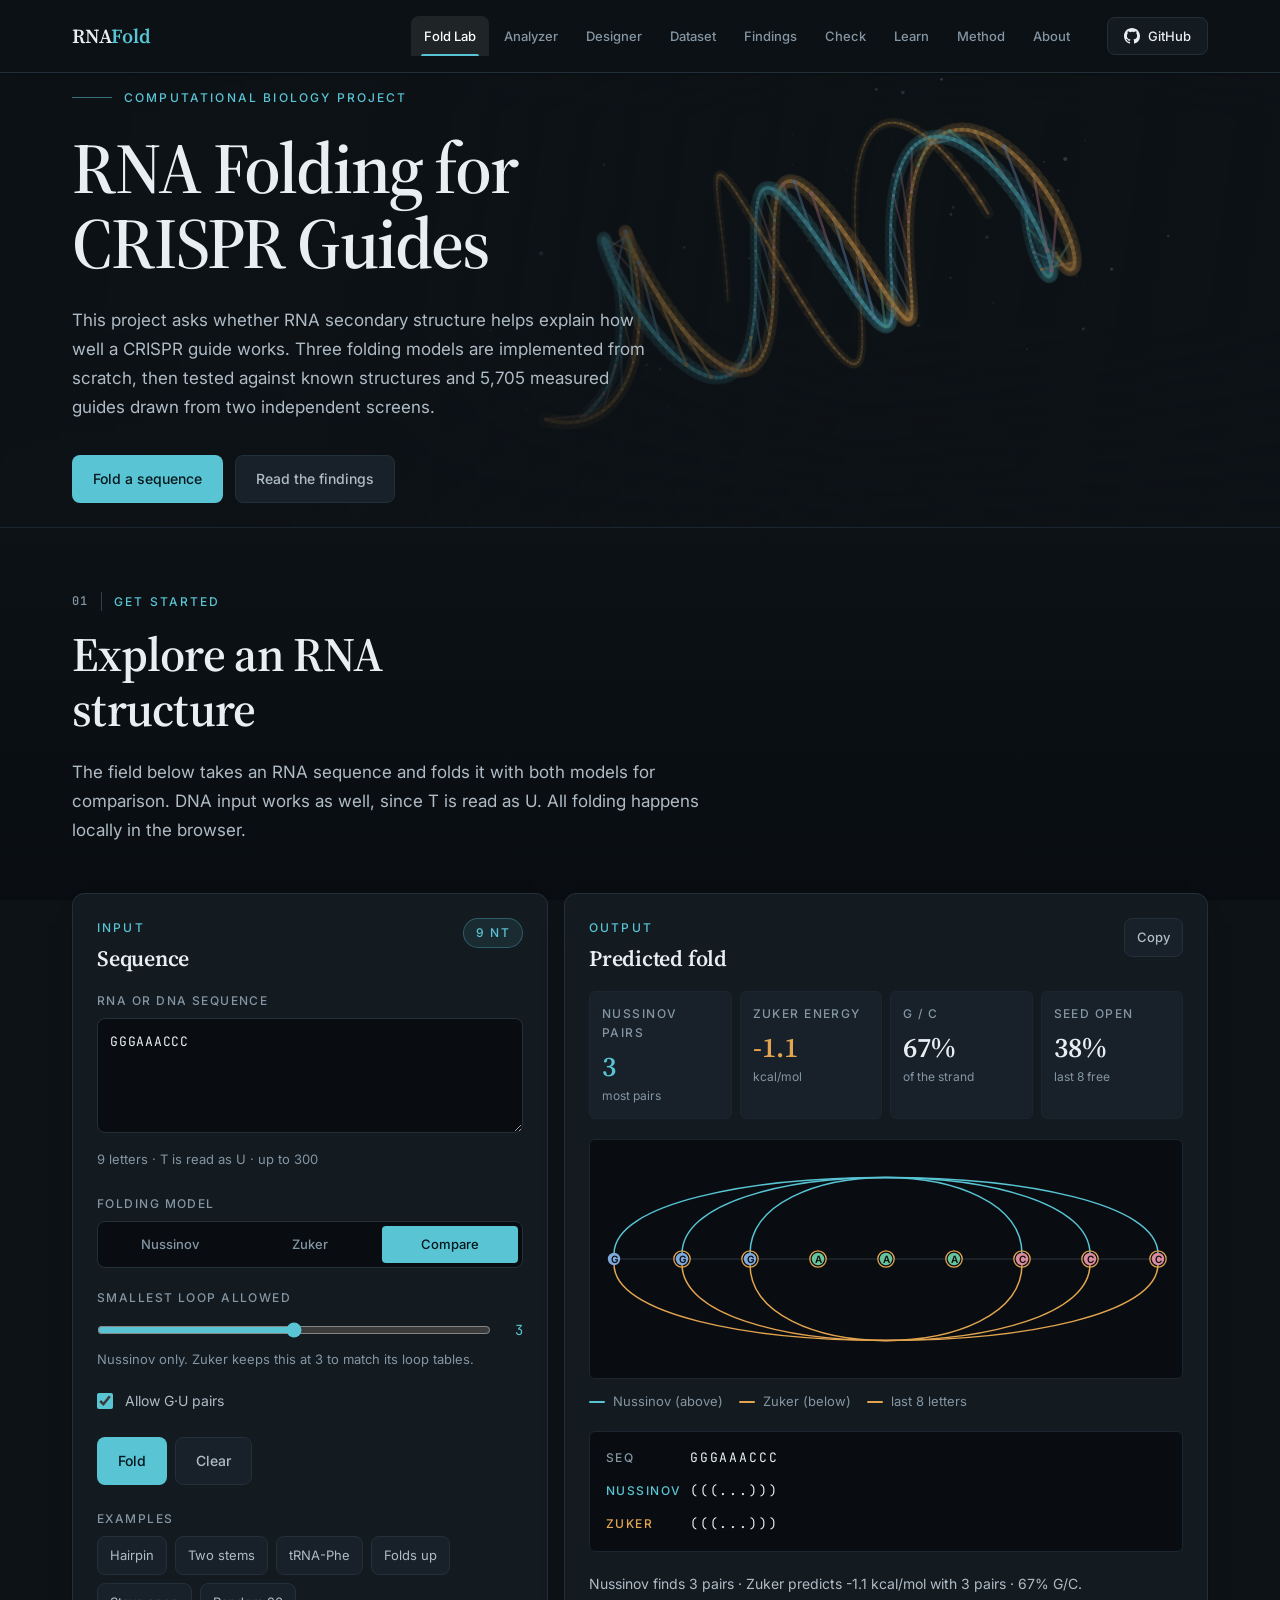
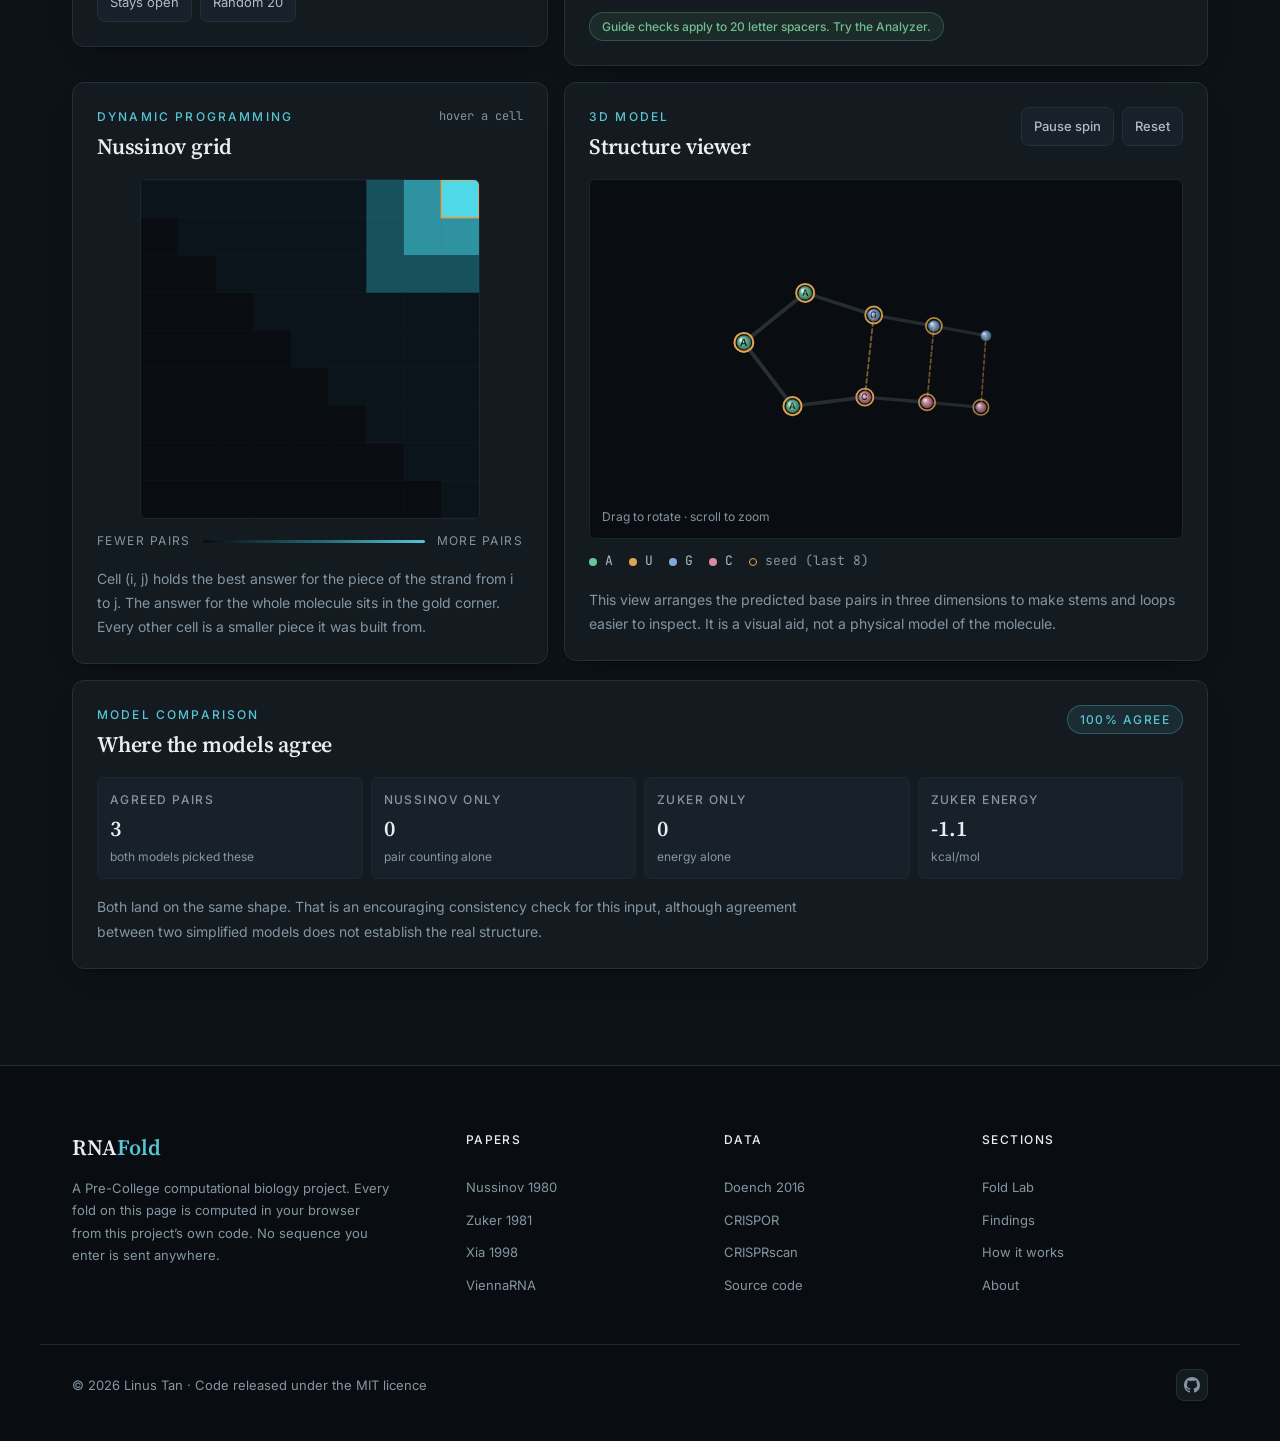
==== docs/index.html @ 16694ffe "Add files via upload" ====
<!doctype html>
<html lang="en">
  <head>
    <meta charset="utf-8" />
    <meta name="viewport" content="width=device-width, initial-scale=1" />

    <title>RNA Fold Lab — RNA folding and CRISPR guide activity</title>
    <meta
      name="description"
      content="Nussinov, Zuker and McCaskill folding implemented from scratch, run in the browser, and tested against 5,705 measured CRISPR guides from two independent screens."
    />
    <meta name="author" content="Linus Tan" />
    <link rel="canonical" href="https://kwland.github.io/nussinov-zuker-crispr/" />

    <meta name="color-scheme" content="dark" />
    <meta name="theme-color" content="#0d1216" />

    <meta property="og:type" content="website" />
    <meta property="og:site_name" content="RNA Fold Lab" />
    <meta property="og:title" content="RNA Fold Lab — RNA folding and CRISPR guide activity" />
    <meta
      property="og:description"
      content="Nussinov, Zuker and McCaskill folding implemented from scratch, run in the browser, and tested against 5,705 measured CRISPR guides from two independent screens."
    />
    <meta property="og:url" content="https://kwland.github.io/nussinov-zuker-crispr/" />
    <meta property="og:image" content="https://kwland.github.io/nussinov-zuker-crispr/og.png" />
    <meta property="og:image:width" content="1200" />
    <meta property="og:image:height" content="630" />
    <meta property="og:image:alt" content="RNA Fold Lab: an arc diagram of a predicted RNA secondary structure." />

    <meta name="twitter:card" content="summary_large_image" />
    <meta name="twitter:title" content="RNA Fold Lab — RNA folding and CRISPR guide activity" />
    <meta
      name="twitter:description"
      content="Three folding models implemented from scratch, tested against 5,705 measured CRISPR guides."
    />
    <meta name="twitter:image" content="https://kwland.github.io/nussinov-zuker-crispr/og.png" />

    <link rel="icon" href="favicon.svg" type="image/svg+xml" />
    <link rel="apple-touch-icon" href="favicon.svg" />

    <link rel="preconnect" href="https://fonts.googleapis.com" />
    <link rel="preconnect" href="https://fonts.gstatic.com" crossorigin />
    <link
      href="https://fonts.googleapis.com/css2?family=Inter:wght@400;500;600&family=JetBrains+Mono:wght@400;500;700&family=Source+Serif+4:opsz,wght@8..60,400;8..60,600&display=swap"
      rel="stylesheet"
    />
    <link rel="stylesheet" href="styles.css?v=3677de2f" />
  </head>
  <body>
    <a class="skip-link" href="#lab">Skip to the Fold Lab</a>

    <div class="page-wash" aria-hidden="true"></div>

    <header class="masthead">
      <div class="shell masthead-inner">
        <a class="brand" href="#top">
          <span class="brand-text">RNA<em>Fold</em></span>
        </a>

        <button class="nav-toggle" type="button" aria-expanded="false" aria-controls="mainnav">
          <span class="sr-only">Toggle navigation</span>
          <span class="nav-toggle-bar" aria-hidden="true"></span>
        </button>

        <nav class="mainnav" id="mainnav" aria-label="Sections"><div class="tabstrip" role="tablist" aria-label="Sections">
          <a class="navlink" href="#lab" data-nav="lab" role="tab" id="tab-lab" aria-controls="lab" aria-selected="true">Fold Lab</a>
          <a class="navlink" href="#analyzer" data-nav="analyzer" role="tab" id="tab-analyzer" aria-controls="analyzer" aria-selected="false">Analyzer</a>
          <a class="navlink" href="#designer" data-nav="designer" role="tab" id="tab-designer" aria-controls="designer" aria-selected="false">Designer</a>
          <a class="navlink" href="#dataset" data-nav="dataset" role="tab" id="tab-dataset" aria-controls="dataset" aria-selected="false">Dataset</a>
          <a class="navlink" href="#findings" data-nav="findings" role="tab" id="tab-findings" aria-controls="findings" aria-selected="false">Findings</a>
          <a class="navlink" href="#check" data-nav="check" role="tab" id="tab-check" aria-controls="check" aria-selected="false">Check</a>
          <a class="navlink" href="#learn" data-nav="learn" role="tab" id="tab-learn" aria-controls="learn" aria-selected="false">Learn</a>
          <a class="navlink" href="#method" data-nav="method" role="tab" id="tab-method" aria-controls="method" aria-selected="false">Method</a>
          <a class="navlink" href="#about" data-nav="about" role="tab" id="tab-about" aria-controls="about" aria-selected="false">About</a>
          </div>
          <a class="nav-cta" href="https://github.com/kwland/nussinov-zuker-crispr" target="_blank" rel="noopener noreferrer">
            <svg viewBox="0 0 16 16" aria-hidden="true"><path d="M8 0C3.58 0 0 3.58 0 8c0 3.54 2.29 6.53 5.47 7.59.4.07.55-.17.55-.38 0-.19-.01-.82-.01-1.49-2.01.37-2.53-.49-2.69-.94-.09-.23-.48-.94-.82-1.13-.28-.15-.68-.52-.01-.53.63-.01 1.08.58 1.23.82.72 1.21 1.87.87 2.33.66.07-.52.28-.87.51-1.07-1.78-.2-3.64-.89-3.64-3.95 0-.87.31-1.59.82-2.15-.08-.2-.36-1.02.08-2.12 0 0 .67-.21 2.2.82a7.4 7.4 0 0 1 2-.27c.68 0 1.36.09 2 .27 1.53-1.04 2.2-.82 2.2-.82.44 1.1.16 1.92.08 2.12.51.56.82 1.27.82 2.15 0 3.07-1.87 3.75-3.65 3.95.29.25.54.73.54 1.48 0 1.07-.01 1.93-.01 2.2 0 .21.15.46.55.38A8.01 8.01 0 0 0 16 8c0-4.42-3.58-8-8-8Z"/></svg>
            <span>GitHub</span>
          </a>
        </nav>
      </div>
    </header>

    <div class="rail rail-left" aria-hidden="true">
      <span class="rail-word">Nussinov · Zuker · McCaskill</span>
      <span class="rail-line"></span>
    </div>

    <nav class="rail rail-right" aria-label="Chapters">
      <span class="rail-start">Start</span>
      <a class="chapter-dot is-active" href="#lab" data-nav="lab"><span>01</span></a>
      <a class="chapter-dot" href="#analyzer" data-nav="analyzer"><span>02</span></a>
      <a class="chapter-dot" href="#designer" data-nav="designer"><span>03</span></a>
      <a class="chapter-dot" href="#dataset" data-nav="dataset"><span>04</span></a>
      <a class="chapter-dot" href="#findings" data-nav="findings"><span>05</span></a>
      <a class="chapter-dot" href="#check" data-nav="check"><span>06</span></a>
      <a class="chapter-dot" href="#learn" data-nav="learn"><span>07</span></a>
      <a class="chapter-dot" href="#method" data-nav="method"><span>08</span></a>
      <a class="chapter-dot" href="#about" data-nav="about"><span>09</span></a>
    </nav>

    <!-- ================================================== HERO -->
    <section class="hero" id="top">
      <canvas id="heroCanvas" aria-hidden="true"></canvas>
      <div class="hero-veil" aria-hidden="true"></div>

      <div class="shell hero-content">
        <p class="eyebrow"><span class="eyebrow-dash" aria-hidden="true"></span>Computational biology project</p>
        <h1 class="hero-title">RNA Folding for CRISPR Guides</h1>
        <p class="hero-sub">
          This project asks whether RNA secondary structure helps explain how well a CRISPR guide works.
          Three folding models are implemented from scratch, then tested against known structures and
          5,705 measured guides drawn from two independent screens.
        </p>

        <div class="hero-actions">
          <a class="btn btn-solid" href="#lab">Fold a sequence</a>
          <a class="btn btn-ghost" href="#findings">Read the findings</a>
        </div>

      </div>
    </section>

    <main>
      <!-- ================================================== 01 FOLD LAB -->
      <section class="chapter is-active" id="lab" role="tabpanel" aria-labelledby="tab-lab">
        <div class="shell">
          <div class="chapter-head">
<div class="chapter-intro">
              <p class="eyebrow"><span class="chapter-num">01</span>Get started</p>
              <h2>Explore an RNA structure</h2>
              <p class="lead">
                The field below takes an RNA sequence and folds it with both models for comparison. DNA
                input works as well, since T is read as U. All folding happens locally in the browser.
              </p>
            </div>
          </div>

          <div class="lab-grid">
            <form class="card input-card" id="foldForm">
              <div class="card-head">
                <div>
                  <p class="kicker">Input</p>
                  <h3>Sequence</h3>
                </div>
                <span class="status-pill" id="inputStatus" role="status" aria-live="polite">ready</span>
              </div>

              <label class="field-label" for="sequenceInput">RNA or DNA sequence</label>
              <textarea id="sequenceInput" spellcheck="false" rows="4" aria-describedby="errorText">GGGAAACCC</textarea>
              <p class="field-hint"><span id="charCount">9</span> letters · T is read as U · up to 300</p>

              <fieldset class="model-select">
                <legend class="field-label">Folding model</legend>
                <div class="segmented" role="radiogroup" aria-label="Folding model">
                  <label><input type="radio" name="model" value="nussinov" /><span>Nussinov</span></label>
                  <label><input type="radio" name="model" value="zuker" /><span>Zuker</span></label>
                  <label><input type="radio" name="model" value="both" checked /><span>Compare</span></label>
                </div>
              </fieldset>

              <div class="control-row">
                <label class="field-label" for="loopLength">Smallest loop allowed</label>
                <input id="loopLength" type="range" min="0" max="6" step="1" value="3" />
                <output id="loopLengthValue" for="loopLength">3</output>
              </div>
              <p class="field-hint subtle">Nussinov only. Zuker keeps this at 3 to match its loop tables.</p>

              <label class="toggle-row">
                <input id="allowWobble" type="checkbox" checked />
                <span>Allow G·U pairs</span>
              </label>

              <div class="button-row">
                <button class="btn btn-solid" type="submit" id="foldButton">Fold</button>
                <button class="btn btn-ghost" type="button" id="clearSequence">Clear</button>
              </div>

              <p class="field-label examples-label">Examples</p>
              <div class="chip-row">
                <button class="chip" type="button" data-example="GGGAAACCC">Hairpin</button>
                <button class="chip" type="button" data-example="GGGGAAAACCCCUUUUGGGGAAAACCCC">Two stems</button>
                <button class="chip" type="button" data-example="GCGGAUUUAGCUCAGUUGGGAGAGCGCCAGACUGAAGAUCUGGAGGUCCUGUGUUCGAUCCACAGAAUUCGCACCA">tRNA-Phe</button>
                <button class="chip" type="button" data-example="GCGCGATACGCGTATCGCGC">Folds up</button>
                <button class="chip" type="button" data-example="CTTAAGGGTTAAGTAAGTGT">Stays open</button>
                <button class="chip" type="button" id="randomGuide">Random 20</button>
              </div>

              <p class="error-text" id="errorText" role="alert"></p>
            </form>

            <div class="card result-card">
              <div class="card-head">
                <div>
                  <p class="kicker">Output</p>
                  <h3>Predicted fold</h3>
                </div>
                <button class="btn btn-ghost btn-sm" type="button" id="copyStructure">Copy</button>
              </div>

              <div class="metric-grid" id="metricGrid">
                <div class="metric">
                  <span class="metric-label">Nussinov pairs</span>
                  <strong id="pairCount">0</strong>
                  <span class="metric-foot">most pairs</span>
                </div>
                <div class="metric">
                  <span class="metric-label">Zuker energy</span>
                  <strong id="mfeValue">0.0</strong>
                  <span class="metric-foot">kcal/mol</span>
                </div>
                <div class="metric">
                  <span class="metric-label">G / C</span>
                  <strong id="gcPercent">0%</strong>
                  <span class="metric-foot">of the strand</span>
                </div>
                <div class="metric" id="seedMetric">
                  <span class="metric-label">Seed open</span>
                  <strong id="seedOpen">n/a</strong>
                  <span class="metric-foot">last 8 free</span>
                </div>
              </div>

              <div class="arc-wrap">
                <canvas id="rnaCanvas" aria-label="Arc diagram of the predicted structure"></canvas>
              </div>
              <div class="arc-legend" id="arcLegend"></div>

              <div class="dot-output">
                <div class="dot-row">
                  <span class="dot-tag">Seq</span>
                  <code id="normalizedSequence"></code>
                </div>
                <div class="dot-row" id="nussinovRow">
                  <span class="dot-tag tag-a">Nussinov</span>
                  <code id="dotBracket"></code>
                </div>
                <div class="dot-row" id="zukerRow">
                  <span class="dot-tag tag-b">Zuker</span>
                  <code id="dotBracketZuker"></code>
                </div>
              </div>

              <p class="interpretation" id="foldInterpretation"></p>
              <div class="warning-list" id="warningList"></div>
            </div>

            <div class="card matrix-card">
              <div class="card-head">
                <div>
                  <p class="kicker">Dynamic programming</p>
                  <h3 id="matrixTitle">Nussinov grid</h3>
                </div>
                <span class="matrix-hint" id="matrixHover">hover a cell</span>
              </div>
              <div class="matrix-wrap">
                <canvas id="matrixCanvas" aria-label="Dynamic programming grid"></canvas>
              </div>
              <div class="matrix-legend">
                <span>fewer pairs</span>
                <span class="legend-ramp" aria-hidden="true"></span>
                <span>more pairs</span>
              </div>
              <p class="note">
                Cell (i, j) holds the best answer for the piece of the strand from i to j. The answer for the
                whole molecule sits in the gold corner. Every other cell is a smaller piece it was built from.
              </p>
            </div>

            <div class="card viewer-card">
              <div class="card-head">
                <div>
                  <p class="kicker">3D model</p>
                  <h3>Structure viewer</h3>
                </div>
                <div class="viewer-controls">
                  <button class="btn btn-ghost btn-sm" type="button" id="spinToggle">Pause spin</button>
                  <button class="btn btn-ghost btn-sm" type="button" id="resetView">Reset</button>
                </div>
              </div>
              <div class="viewer-wrap">
                <canvas id="viewerCanvas" aria-label="Rotatable 3D model of the predicted structure"></canvas>
                <p class="viewer-hint">Drag to rotate · scroll to zoom</p>
              </div>
              <div class="base-legend">
                <span><i style="background:#67c39a"></i>A</span>
                <span><i style="background:#e0a458"></i>U</span>
                <span><i style="background:#7fa9dc"></i>G</span>
                <span><i style="background:#d98ba0"></i>C</span>
                <span class="legend-seed"><i></i>seed (last 8)</span>
              </div>
              <p class="note">
                This view arranges the predicted base pairs in three dimensions to make stems and loops easier
                to inspect. It is a visual aid, not a physical model of the molecule.
              </p>
            </div>
          </div>

          <div class="card compare-card" id="compareCard">
            <div class="card-head">
              <div>
                <p class="kicker">Model comparison</p>
                <h3>Where the models agree</h3>
              </div>
              <span class="status-pill" id="agreementPill" role="status" aria-live="polite">compare</span>
            </div>
            <div class="compare-stats" id="compareStats"></div>
            <p class="note" id="compareNote"></p>
          </div>
        </div>
      </section>

      <!-- ================================================== 02 ANALYZER -->
      <section class="chapter" id="analyzer" role="tabpanel" aria-labelledby="tab-analyzer" hidden>
        <div class="shell">
          <div class="chapter-head">
<div class="chapter-intro">
              <p class="eyebrow"><span class="chapter-num">02</span>Guide analyzer</p>
              <h2>Analyze a CRISPR guide</h2>
              <p class="lead">
                A 20-letter guide spacer can be inspected here for its predicted fold, G/C content, and
                PAM-proximal seed. The scaffold can be folded along with it, since the two can pair and
                change the answer.
              </p>
            </div>
          </div>

          <div class="lab-grid">
            <form class="card input-card" id="analyzerForm">
              <div class="card-head">
                <div>
                  <p class="kicker">Input</p>
                  <h3>Guide spacer</h3>
                </div>
                <span class="status-pill" id="analyzerStatus" role="status" aria-live="polite">ready</span>
              </div>

              <label class="field-label" for="spacerInput">Spacer (20 letters)</label>
              <textarea id="spacerInput" spellcheck="false" rows="2">CTTAAGGGTTAAGTAAGTGT</textarea>
              <p class="field-hint"><span id="spacerCount">20</span> letters</p>

              <fieldset class="model-select">
                <legend class="field-label">Folding model</legend>
                <div class="segmented" role="radiogroup" aria-label="Folding model for the analyzer">
                  <label><input type="radio" name="analyzerModel" value="zuker" checked /><span>Zuker</span></label>
                  <label><input type="radio" name="analyzerModel" value="nussinov" /><span>Nussinov</span></label>
                </div>
              </fieldset>

              <label class="toggle-row">
                <input id="withScaffold" type="checkbox" checked />
                <span>Add the scaffold tail</span>
              </label>
              <p class="field-hint subtle">
                This standard scaffold is the 76-letter tail that binds Cas9. It can pair with the spacer,
                so including it may change the predicted structure.
              </p>

              <div class="button-row">
                <button class="btn btn-solid" type="submit" id="analyzeButton">Analyze</button>
                <button class="btn btn-ghost" type="button" id="analyzerClear">Clear</button>
              </div>

              <p class="field-label examples-label">Examples</p>
              <div class="chip-row">
                <button class="chip" type="button" data-spacer="CTTAAGGGTTAAGTAAGTGT">More open seed</button>
                <button class="chip" type="button" data-spacer="GCGCGATACGCGTATCGCGC">More paired seed</button>
                <button class="chip" type="button" data-spacer="ATTAAATTAAATAAATTAAA">Low G/C</button>
                <button class="chip" type="button" data-spacer="GACTTTTACGTTAGCATGAA">Has TTTT</button>
                <button class="chip" type="button" data-spacer="TCCCTGGCCAGGCTTTGGGG">Best from EMX1</button>
              </div>

              <p class="error-text" id="analyzerError" role="alert"></p>
            </form>

            <div class="card result-card">
              <div class="card-head">
                <div>
                  <p class="kicker">Structure summary</p>
                  <h3>Seed check</h3>
                </div>
              </div>

              <div class="metric-grid">
                <div class="metric accent-a">
                  <span class="metric-label">Seed open</span>
                  <strong id="seedOpennessValue">0%</strong>
                  <span class="metric-foot">of the last 8</span>
                </div>
                <div class="metric">
                  <span class="metric-label">G / C</span>
                  <strong id="analyzerGc">0%</strong>
                  <span class="metric-foot">of the spacer</span>
                </div>
                <div class="metric">
                  <span class="metric-label">Energy</span>
                  <strong id="analyzerEnergy">0.0</strong>
                  <span class="metric-foot">kcal/mol</span>
                </div>
                <div class="metric accent-b">
                  <span class="metric-label">Predicted</span>
                  <strong id="predEfficiency">n/a</strong>
                  <span class="metric-foot">editing efficiency</span>
                </div>
              </div>

              <div class="arc-wrap">
                <canvas id="analyzerCanvas" aria-label="Arc diagram of the guide fold, seed bases marked"></canvas>
              </div>
              <div class="arc-legend" id="analyzerLegend"></div>

              <div class="dot-output">
                <div class="dot-row">
                  <span class="dot-tag">Spacer</span>
                  <code id="analyzerSpacerSeq"></code>
                </div>
                <div class="dot-row">
                  <span class="dot-tag tag-a">Fold</span>
                  <code id="analyzerSpacerStruct"></code>
                </div>
              </div>

              <p class="interpretation" id="analyzerInterpretation"></p>
              <div class="warning-list" id="analyzerFlags"></div>
              <p class="note">
                Openness counts how many of the eight seed positions are unpaired in this predicted structure.
                A higher value means a more exposed seed in the model, not a guarantee of stronger editing.
              </p>
            </div>
          </div>

          <div class="card model-note-card">
            <div class="card-head">
              <div>
                <p class="kicker">Ensemble view</p>
                <h3>Unpaired probability per position</h3>
              </div>
              <span class="status-pill" id="ensembleStatus" role="status" aria-live="polite">ready</span>
            </div>

            <p class="note">
              The fold above is one structure, so every base is scored either paired or unpaired. A real
              RNA moves through many structures at once. The McCaskill partition function sums over all of
              them, weighted by energy, and reports the probability that each base is left unpaired. The
              two views often disagree, and the difference is largest exactly where a single structure is
              close to a tie.
            </p>

            <div class="metric-grid">
              <div class="metric accent-a">
                <span class="metric-label">Seed open, ensemble</span>
                <strong id="ensembleSeed">0%</strong>
                <span class="metric-foot">mean over the last 8</span>
              </div>
              <div class="metric">
                <span class="metric-label">Seed open, one structure</span>
                <strong id="ensembleSingle">0%</strong>
                <span class="metric-foot">for comparison</span>
              </div>
              <div class="metric">
                <span class="metric-label">Spacer open</span>
                <strong id="ensembleMean">0%</strong>
                <span class="metric-foot">mean over all 20</span>
              </div>
              <div class="metric accent-b">
                <span class="metric-label">Ensemble energy</span>
                <strong id="ensembleEnergy">0.0</strong>
                <span class="metric-foot">kcal/mol</span>
              </div>
            </div>

            <div class="arc-wrap">
              <canvas id="ensembleCanvas" aria-label="Probability that each spacer position is unpaired"></canvas>
            </div>
            <div class="arc-legend" id="ensembleLegend"></div>
            <p class="interpretation" id="ensembleInterpretation"></p>
          </div>

          <div class="card model-note-card">
            <div class="card-head">
              <div>
                <p class="kicker">Efficiency estimate</p>
                <h3>About the prediction</h3>
              </div>
              <span class="status-pill" id="modelStatus" role="status" aria-live="polite">loading</span>
            </div>
            <div class="compare-stats" id="modelStats"></div>
            <p class="note" id="modelNote"></p>
          </div>
        </div>
      </section>

      <!-- ================================================== 03 DESIGNER -->
      <section class="chapter" id="designer" role="tabpanel" aria-labelledby="tab-designer" hidden>
        <div class="shell">
          <div class="chapter-head">
<div class="chapter-intro">
              <p class="eyebrow"><span class="chapter-num">03</span>Guide designer</p>
              <h2>Find guide candidates</h2>
              <p class="lead">
                A target DNA sequence yields every 20-letter spacer that sits next to an NGG PAM on either
                strand. Each candidate is folded together with the scaffold and given a preliminary ranking.
              </p>
            </div>
          </div>

          <div class="designer-grid">
            <form class="card input-card" id="designerForm">
              <div class="card-head">
                <div>
                  <p class="kicker">Input</p>
                  <h3>Target DNA</h3>
                </div>
                <span class="status-pill" id="designerStatus" role="status" aria-live="polite">ready</span>
              </div>

              <label class="field-label" for="targetInput">Target sequence</label>
              <textarea id="targetInput" spellcheck="false" rows="6"></textarea>
              <p class="field-hint"><span id="targetCount">0</span> bp · up to 5,000</p>

              <div class="button-row">
                <button class="btn btn-solid" type="submit" id="designerButton">Find guides</button>
                <button class="btn btn-ghost" type="button" id="designerExample">Load EMX1 example</button>
                <button class="btn btn-ghost" type="button" id="designerClear">Clear</button>
              </div>
              <p class="error-text" id="designerError" role="alert"></p>
            </form>

            <div class="card">
              <div class="card-head">
                <div>
                  <p class="kicker">Results</p>
                  <h3>Candidate guides</h3>
                </div>
                <button class="btn btn-ghost btn-sm" type="button" id="designerCsv">CSV</button>
              </div>
              <div class="compare-stats" id="designerStats"></div>
              <div class="table-wrap">
                <table class="data-table" id="designerTable">
                  <thead>
                    <tr>
                      <th>#</th>
                      <th>Spacer (DNA)</th>
                      <th>Strand</th>
                      <th>Pos</th>
                      <th>G/C</th>
                      <th>Seed open</th>
                      <th>Pred. eff</th>
                      <th>Flags</th>
                      <th></th>
                    </tr>
                  </thead>
                  <tbody id="designerBody">
                    <tr>
                      <td colspan="9" class="table-empty">No target sequence entered yet.</td>
                    </tr>
                  </tbody>
                </table>
              </div>
              <p class="note">
                The efficiency score comes from a small exploratory model. Use it to compare candidates, not
                as a substitute for established design tools or experimental validation.
              </p>
            </div>
          </div>
        </div>
      </section>

      <!-- ================================================== 04 DATASET -->
      <section class="chapter" id="dataset" role="tabpanel" aria-labelledby="tab-dataset" hidden>
        <div class="shell">
          <div class="chapter-head">
<div class="chapter-intro">
              <p class="eyebrow"><span class="chapter-num">04</span>Measured guide data</p>
              <h2>What the guide data shows</h2>
              <p class="lead">
                This chapter tests whether guides with a more open predicted seed also show higher measured
                editing efficiency. Across the pooled dataset, seed openness on its own has almost no
                relationship with activity.
              </p>
            </div>
          </div>

          <div class="summary-panel" id="datasetStats"></div>

          <div class="card chart-card">
            <div class="card-head">
              <div>
                <p class="kicker">The result</p>
                <h3>Editing efficiency by seed openness</h3>
              </div>
              <span class="matrix-hint" id="datasetCount">loading</span>
            </div>
            <div class="chart-wrap">
              <canvas id="datasetChart" aria-label="Mean editing efficiency at each level of seed openness"></canvas>
            </div>
            <p class="note" id="datasetFinding"></p>
          </div>

          <div class="card">
            <div class="card-head">
              <div>
                <p class="kicker">Every guide</p>
                <h3>The raw table</h3>
              </div>
              <button class="btn btn-ghost btn-sm" type="button" id="datasetCsv">CSV</button>
            </div>
            <div class="table-wrap tall">
              <table class="data-table">
                <thead>
                  <tr>
                    <th>Guide</th>
                    <th>Gene</th>
                    <th>G/C</th>
                    <th>Seed open</th>
                    <th>Efficiency</th>
                    <th></th>
                  </tr>
                </thead>
                <tbody id="datasetBody">
                  <tr>
                    <td colspan="6" class="table-empty">
                      <span class="sr-only">Loading the guide dataset</span>
                      <span class="skeleton-row" aria-hidden="true">
                        <span class="skeleton skeleton-line" style="width: 100%"></span>
                        <span class="skeleton skeleton-line" style="width: 88%"></span>
                        <span class="skeleton skeleton-line" style="width: 94%"></span>
                        <span class="skeleton skeleton-line" style="width: 76%"></span>
                      </span>
                    </td>
                  </tr>
                </tbody>
              </table>
            </div>
            <p class="note" id="datasetSource"></p>
          </div>
        </div>
      </section>

      <!-- ================================================== 05 FINDINGS -->
      <section class="chapter" id="findings" role="tabpanel" aria-labelledby="tab-findings" hidden>
        <div class="shell">
          <div class="chapter-head">
<div class="chapter-intro">
              <p class="eyebrow"><span class="chapter-num">05</span>The study</p>
              <h2>Four tests of the same idea</h2>
              <p class="lead">
                A flat correlation is easy to dismiss. Chapter 04 measured seed openness one way, on one
                molecule, at one assumed position, and found nothing. Four objections to that result are
                answered below, each with a different measurement, and both screens are analyzed the same
                way so that a result appearing in only one of them is visible as such.
              </p>
            </div>
          </div>

          <div class="card">
            <div class="card-head">
              <div>
                <p class="kicker">Experiment 01</p>
                <h3>Five ways to measure accessibility</h3>
              </div>
              <span class="status-pill" id="findingsStatus" role="status" aria-live="polite">loading</span>
            </div>
            <p class="note">
              Counting unpaired bases in one predicted structure gives a value that can only be a multiple
              of one eighth. Across 4,685 guides that produces 9 distinct numbers. The partition function
              produces 4,668. The table reports the correlation with measured editing efficiency under both
              instruments, folded both as a bare spacer and as the full sgRNA.
            </p>
            <p class="note subtle">
              Two correlations are given for each measure. The pooled value compares every guide against
              every other, including guides targeting different genes. The within-gene value compares
              guides only against others aimed at the same gene, which is the comparison a designer makes.
              Genes differ widely in how editable they are, so the two can disagree sharply.
            </p>
            <div class="table-wrap">
              <table class="data-table" id="measuresTable">
                <thead>
                  <tr>
                    <th scope="col">Accessibility measure</th>
                    <th scope="col">Pooled</th>
                    <th scope="col">Within gene</th>
                    <th scope="col">95% interval</th>
                  </tr>
                </thead>
                <tbody id="measuresBody">
                  <tr>
                    <td colspan="4" class="table-empty">
                      <span class="sr-only">Loading results</span>
                      <span class="skeleton-row" aria-hidden="true">
                        <span class="skeleton skeleton-line" style="width: 100%"></span>
                        <span class="skeleton skeleton-line" style="width: 88%"></span>
                        <span class="skeleton skeleton-line" style="width: 94%"></span>
                        <span class="skeleton skeleton-line" style="width: 76%"></span>
                      </span>
                    </td>
                  </tr>
                </tbody>
              </table>
            </div>
            <p class="interpretation" id="measuresFinding"></p>
          </div>

          <div class="card">
            <div class="card-head">
              <div>
                <p class="kicker">Experiment 02</p>
                <h3>Every position, not an assumed window</h3>
              </div>
            </div>
            <p class="note">
              The seed is conventionally the last eight bases. That is an assumption rather than a
              measurement. Per-base unpaired probabilities allow the correlation with efficiency to be
              computed separately at each of the 20 spacer positions, so the assumption can be tested
              instead of imposed. The shaded band marks the conventional seed.
            </p>
            <div class="segmented-wrap">
              <div class="segmented" role="radiogroup" aria-label="Screen for the position chart">
                <label><input type="radio" name="positionScreen" value="doench" checked /><span>Human cells</span></label>
                <label><input type="radio" name="positionScreen" value="crisprscan" /><span>Zebrafish</span></label>
              </div>
            </div>
            <div class="arc-wrap tall">
              <canvas id="positionCanvas" aria-label="Correlation between unpaired probability and editing efficiency at each spacer position"></canvas>
            </div>
            <div class="arc-legend" id="positionLegend"></div>
            <p class="interpretation" id="positionFinding"></p>
          </div>

          <div class="card">
            <div class="card-head">
              <div>
                <p class="kicker">Experiment 03</p>
                <h3>Whether structure adds anything</h3>
              </div>
            </div>
            <p class="note">
              Whether a feature correlates with activity on its own is the wrong question, because sequence
              composition already predicts a great deal. The useful question is whether folding adds
              anything on top. A sequence-only model using position-specific bases, neighbouring pairs, and
              G/C content sets the baseline. Folding features are then added and the change in accuracy is
              measured on guides the model never saw, holding out whole genes at a time.
            </p>
            <div class="table-wrap">
              <table class="data-table" id="incrementalTable">
                <thead>
                  <tr>
                    <th scope="col">Screen</th>
                    <th scope="col">Sequence only</th>
                    <th scope="col">With folding</th>
                    <th scope="col">Change</th>
                    <th scope="col">95% interval</th>
                  </tr>
                </thead>
                <tbody id="incrementalBody">
                  <tr>
                    <td colspan="5" class="table-empty">
                      <span class="sr-only">Loading results</span>
                      <span class="skeleton-row" aria-hidden="true">
                        <span class="skeleton skeleton-line" style="width: 100%"></span>
                        <span class="skeleton skeleton-line" style="width: 88%"></span>
                        <span class="skeleton skeleton-line" style="width: 94%"></span>
                        <span class="skeleton skeleton-line" style="width: 76%"></span>
                      </span>
                    </td>
                  </tr>
                </tbody>
              </table>
            </div>
            <p class="interpretation" id="incrementalFinding"></p>
          </div>

          <div class="card">
            <div class="card-head">
              <div>
                <p class="kicker">Experiment 04</p>
                <h3>Whether it holds in another laboratory</h3>
              </div>
            </div>
            <p class="note">
              A result that appears in only the screen it was found in is not a result. Each model is
              trained on one screen and applied unchanged to another. The two Doench screens share no
              genes, and CRISPRscan differs in organism, delivery, and readout, so both directions are
              genuine tests rather than reshuffles of one experiment.
            </p>
            <div class="table-wrap">
              <table class="data-table" id="transferTable">
                <thead>
                  <tr>
                    <th scope="col">Trained on</th>
                    <th scope="col">Applied to</th>
                    <th scope="col">Sequence only</th>
                    <th scope="col">With folding</th>
                    <th scope="col">Change</th>
                  </tr>
                </thead>
                <tbody id="transferBody">
                  <tr>
                    <td colspan="5" class="table-empty">
                      <span class="sr-only">Loading results</span>
                      <span class="skeleton-row" aria-hidden="true">
                        <span class="skeleton skeleton-line" style="width: 100%"></span>
                        <span class="skeleton skeleton-line" style="width: 88%"></span>
                        <span class="skeleton skeleton-line" style="width: 94%"></span>
                        <span class="skeleton skeleton-line" style="width: 76%"></span>
                      </span>
                    </td>
                  </tr>
                </tbody>
              </table>
            </div>
            <p class="interpretation" id="transferFinding"></p>
          </div>

          <div class="card" id="viennaCard" hidden>
            <div class="card-head">
              <div>
                <p class="kicker">Experiment 05</p>
                <h3>Checked against a reference implementation</h3>
              </div>
              <span class="status-pill" id="viennaValidationStatus" role="status" aria-live="polite">loading</span>
            </div>
            <p class="note">
              The folding code on this site uses the published Watson-Crick stacking
              energies, but its wobble, loop, and multiloop terms are simplified. Documenting
              an approximation is not the same as measuring what it costs. Every number above
              was therefore recomputed with ViennaRNA under the standard Turner parameters.
              ViennaRNA is the physical reference; the implementation here is the transparent
              one, verified against exhaustive enumeration and small enough to run in a
              browser.
            </p>
            <div class="table-wrap">
              <table class="data-table">
                <thead>
                  <tr>
                    <th scope="col">Measure</th>
                    <th scope="col">Agreement (r)</th>
                    <th scope="col">This model</th>
                    <th scope="col">ViennaRNA</th>
                  </tr>
                </thead>
                <tbody id="viennaBody">
                  <tr>
                    <td colspan="4" class="table-empty">
                      <span class="sr-only">Loading results</span>
                      <span class="skeleton-row" aria-hidden="true">
                        <span class="skeleton skeleton-line" style="width: 100%"></span>
                        <span class="skeleton skeleton-line" style="width: 88%"></span>
                        <span class="skeleton skeleton-line" style="width: 94%"></span>
                        <span class="skeleton skeleton-line" style="width: 76%"></span>
                      </span>
                    </td>
                  </tr>
                </tbody>
              </table>
            </div>
            <p class="interpretation" id="viennaValidationFinding"></p>
            <div class="table-wrap">
              <table class="data-table">
                <thead>
                  <tr>
                    <th scope="col">Temperature and folding context</th>
                    <th scope="col">Seed accessibility</th>
                    <th scope="col">Mean unpaired</th>
                    <th scope="col">Ensemble energy</th>
                  </tr>
                </thead>
                <tbody id="viennaSensitivityBody"></tbody>
              </table>
            </div>
            <p class="note" id="viennaSensitivityFinding"></p>
          </div>

          <div class="card soft">
            <div class="card-head">
              <div>
                <p class="kicker">Summary</p>
                <h3>What the five experiments settle</h3>
              </div>
            </div>
            <div class="finding-grid">
              <div class="finding">
                <span class="finding-tag">Measurement</span>
                <p>
                  The sharper instrument recovers slightly more than the coarse one, in the direction the
                  hypothesis predicts, but the largest value found anywhere accounts for under half a
                  percent of the variation in activity.
                </p>
              </div>
              <div class="finding">
                <span class="finding-tag">Context</span>
                <p>
                  Folding a spacer alone and folding it inside the sgRNA give different answers, correlated
                  at only 0.17. A bare 20-letter spacer has almost no structure to speak of, so the original
                  premise rested on a quantity that barely varies.
                </p>
              </div>
              <div class="finding">
                <span class="finding-tag">Position</span>
                <p>
                  The two screens place their strongest positions at opposite ends of the spacer. Effects
                  localized to different places in different experiments are not describing one mechanism.
                </p>
              </div>
              <div class="finding">
                <span class="finding-tag">Value</span>
                <p>
                  In human cells folding adds nothing to a sequence-only model, under either energy model.
                  In zebrafish it adds a small amount once standard Turner parameters are used, carried by
                  overall folding stability rather than seed accessibility, running opposite to the
                  hypothesis, and not transferring to human cells.
                </p>
              </div>
            </div>
            <p class="note" id="studySource"></p>
          </div>
        </div>
      </section>

      <!-- ================================================== 06 CHECK THE MODELS -->
      <section class="chapter" id="check" role="tabpanel" aria-labelledby="tab-check" hidden>
        <div class="shell">
          <div class="chapter-head">
<div class="chapter-intro">
              <p class="eyebrow"><span class="chapter-num">06</span>Reference checks</p>
              <h2>Compare with reference results</h2>
              <p class="lead">
                A model is only useful if its output can be checked. This chapter measures the folding
                models against a small set of known structures and precomputed ViennaRNA results.
                Agreement is encouraging, though the reference set is deliberately small and reads as a
                smoke test rather than broad validation.
              </p>
            </div>
          </div>

          <div class="summary-panel" id="checkStats"></div>

          <div class="data-grid" id="checkCards"></div>

          <div class="card chart-card">
            <div class="card-head">
              <div>
                <p class="kicker">Zuker-style model and ViennaRNA</p>
                <h3>Energy comparison across 30 guides</h3>
              </div>
              <span class="matrix-hint" id="viennaCorr">computing</span>
            </div>
            <div class="chart-wrap">
              <canvas id="viennaScatter" aria-label="Scatter plot comparing predicted energy with ViennaRNA"></canvas>
            </div>
            <p class="note" id="viennaNote"></p>
          </div>
        </div>
      </section>

      <!-- ================================================== 07 LEARN -->
      <section class="chapter" id="learn" role="tabpanel" aria-labelledby="tab-learn" hidden>
        <div class="shell">
          <div class="chapter-head">
<div class="chapter-intro">
              <p class="eyebrow"><span class="chapter-num">07</span>Learn</p>
              <h2>RNA folding, explained</h2>
              <p class="lead">A short introduction to the biology, the algorithms, and the site.</p>
            </div>
          </div>

          <div class="learn-list">
            <article class="card soft learn-step">
              <span class="step-num">1</span>
              <h3>The molecule</h3>
              <p>RNA is a sequence built from four bases: A, C, G, and U.</p>
              <p>Complementary bases can pair, causing the strand to form stems, loops, and other structures.</p>
            </article>

            <article class="card soft learn-step">
              <span class="step-num">2</span>
              <h3>Base pairing</h3>
              <p>A pairs with U, G pairs with C, and G can also form a weaker wobble pair with U.</p>
              <p>
                Pairing between distant positions brings the strand together. The models predict this
                secondary structure: which bases pair, rather than the full molecular shape.
              </p>
            </article>

            <article class="card soft learn-step">
              <span class="step-num">3</span>
              <h3>Two models, two objectives</h3>
              <p>A sequence can support many possible folds. The two models choose among them differently:</p>
              <ul class="tick-list">
                <li><strong>Nussinov:</strong> maximizes the number of allowed base pairs.</li>
                <li><strong>Zuker-style:</strong> searches for a lower-energy structure.</li>
              </ul>
            </article>

            <article class="card soft learn-step">
              <span class="step-num">4</span>
              <h3>The value of two models</h3>
              <p>The models make different assumptions, so comparing them shows when a result depends on the scoring method.</p>
              <p>
                Agreement can be a useful consistency check, but it is not proof of the true structure. The
                reference section also compares selected outputs with known structures and ViennaRNA results.
              </p>
            </article>

            <article class="card soft learn-step">
              <span class="step-num">5</span>
              <h3>How this connects to CRISPR</h3>
              <p>CRISPR uses a short piece of RNA, the guide, to find one exact spot in a whole genome of DNA.</p>
              <p>That guide has to be free to stick to the DNA. The tip that touches first is the seed.</p>
              <p>
                The motivating idea was that folding might hide the seed and weaken targeting. The larger
                dataset on this page does not show that relationship when seed openness is used alone, so the
                feature should not be used as a standalone filter.
              </p>
            </article>

            <article class="card soft learn-step">
              <span class="step-num">6</span>
              <h3>What this model predicts</h3>
              <p>This project predicts RNA secondary structure, not an atom-level 3D structure.</p>
              <p>
                Secondary structure records which bases pair. Dynamic programming can compute that
                representation quickly for the sequence lengths used here.
              </p>
              <p>
                The 3D viewer simply lays out the predicted base pairs in space. It should be read as a
                diagram, not as a molecular structure prediction.
              </p>
            </article>

            <article class="card soft learn-step">
              <span class="step-num">7</span>
              <h3>What each chapter covers</h3>
              <ul class="tick-list">
                <li><strong>Fold Lab:</strong> any strand folded by both models side by side.</li>
                <li><strong>Analyzer:</strong> one guide, with the seed measured as a single structure and across the ensemble.</li>
                <li><strong>Designer:</strong> target DNA turned into a ranked list of guide candidates.</li>
                <li><strong>Dataset:</strong> the open seed idea set against thousands of measured guides.</li>
                <li><strong>Findings:</strong> the four experiments that test the idea properly.</li>
                <li><strong>Check:</strong> the models measured against selected reference structures.</li>
              </ul>
            </article>
          </div>
        </div>
      </section>

      <!-- ================================================== 08 METHOD -->
      <section class="chapter" id="method" role="tabpanel" aria-labelledby="tab-method" hidden>
        <div class="shell">
          <div class="chapter-head">
<div class="chapter-intro">
              <p class="eyebrow"><span class="chapter-num">08</span>How it works</p>
              <h2>How the models work</h2>
              <p class="lead">
                Both methods use dynamic programming: solve smaller intervals, store those results, and combine
                them to solve the full sequence. Their main difference is how they score a structure.
              </p>
            </div>
          </div>

          <div class="model-compare">
            <article class="card model-card">
              <div class="model-head">
                <span class="model-badge badge-a">Model 1</span>
                <h3>Nussinov, 1978</h3>
              </div>
              <p class="model-goal">Goal: <strong>the most base pairs</strong></p>
              <div class="recurrence">
                <span class="rec-lhs">N[i,j] = max</span>
                <code>N[i+1, j]</code>
                <code>N[i, j-1]</code>
                <code>N[i+1, j-1] + pair(i,j)</code>
                <code>max<sub>k</sub> N[i,k] + N[k+1,j]</code>
              </div>
              <ul class="tick-list">
                <li>Every allowed pair is worth exactly +1</li>
                <li>Runs in O(n<sup>3</sup>) time and is easy to trace by hand</li>
                <li>Ignores physics, so a stack and a lone pair count the same</li>
                <li>Over pairs in practice, inventing pairs that would not hold</li>
              </ul>
            </article>

            <article class="card model-card">
              <div class="model-head">
                <span class="model-badge badge-b">Model 2</span>
                <h3>Zuker, 1981</h3>
              </div>
              <p class="model-goal">Goal: <strong>the lowest free energy</strong></p>
              <div class="recurrence">
                <span class="rec-lhs">V[i,j] = min</span>
                <code>eH(i,j) <em>hairpin</em></code>
                <code>eS(i,j) + V[i+1,j-1] <em>stack</em></code>
                <code>eL(i,j,k,l) + V[k,l] <em>bulge / internal</em></code>
                <code>WM[i+1,k] + WM[k+1,j-1] + a <em>multiloop</em></code>
              </div>
              <ul class="tick-list">
                <li>Stacking holds the strand together, loops cost energy</li>
                <li>Uses nearest neighbour energies measured in a lab</li>
                <li>Lone pairs get penalised away on their own</li>
                <li>This is the idea behind ViennaRNA and RNAfold</li>
              </ul>
            </article>
          </div>

          <div class="card energy-card">
            <div class="card-head">
              <div>
                <p class="kicker">Energy model</p>
                <h3>Nearest-neighbor stacking energies</h3>
              </div>
            </div>
            <p class="card-lead">
              These values describe the energy of stacking one base pair above another, in kcal/mol at
              37&nbsp;°C. More negative values are more stabilizing. G/C-rich stacks are often among the
              strongest.
            </p>
            <div class="stack-table" id="stackTable"></div>
            <p class="note">
              These ten values come from published Turner and Xia nearest-neighbor parameters. The G·U wobble,
              loop, and multiloop terms in this project are simplified. Treat the reported energies as
              approximate rankings; ViennaRNA remains the reference implementation.
            </p>
          </div>

          <div class="card honest-card">
            <h3>Main results and limitations</h3>
            <div class="honest-grid">
              <div>
                <p class="honest-tag good">What worked</p>
                <ul>
                  <li>
                    Both recurrences are implemented from scratch. On <strong>GGGAAACCC</strong> the
                    Zuker-style model returns
                    −1.12 kcal/mol, the same value obtained by working the stacking table through by hand.
                  </li>
                  <li>
                    On three selected reference shapes, the Zuker-style model reaches F1 = 1.00, including
                    the tRNA cloverleaf. Nussinov misses that branched structure, as a pair-counting model can.
                  </li>
                  <li>
                    Against precomputed ViennaRNA results for 30 guides, the energy ranking correlates at
                    about r = 0.87, while the absolute values remain systematically different.
                  </li>
                </ul>
              </div>
              <div>
                <p class="honest-tag warn">Important limits</p>
                <ul>
                  <li>
                    Seed openness does not predict editing efficiency in the pooled dataset
                    (Spearman ρ ≈ 0.01). Chapters 04 and 05 show the result.
                  </li>
                  <li>
                    The reported energies do not match ViennaRNA exactly because the loop and wobble terms are
                    simplified. They are systematically less negative.
                  </li>
                  <li>
                    Real editing also depends on chromatin, repair, target context, off-target effects, and
                    Cas9 behavior. None of those factors is modeled here.
                  </li>
                  <li>
                    The models exclude pseudoknots, folding kinetics, alternative conformations, tertiary
                    interactions, and RNA-protein binding. The 3D view is a schematic, not a molecular model.
                  </li>
                </ul>
              </div>
            </div>
          </div>
        </div>
      </section>

      <!-- ================================================== 09 ABOUT -->
      <section class="chapter" id="about" role="tabpanel" aria-labelledby="tab-about" hidden>
        <div class="shell">
          <div class="chapter-head">
<div class="chapter-intro">
              <p class="eyebrow"><span class="chapter-num">09</span>Project background</p>
              <h2>About the project</h2>
              <p class="lead">
                Linus Tan built the folding algorithms and this interface in order to follow every step from
                the recurrence to the result, then tested the idea against published guide-activity
                measurements to establish where it holds up and where it does not.
              </p>
            </div>
          </div>

          <div class="about-grid">
            <div class="card soft">
              <h3>What this project contains</h3>
              <ul class="team-list">
                <li><strong>Folding algorithms</strong> · Nussinov base-pair maximization, Zuker minimum free energy, and the McCaskill partition function, in both Python and JavaScript.</li>
                <li><strong>Ensemble accessibility</strong> · base-pair probabilities from the inside and outside recursions, checked against exhaustive enumeration of every structure for short sequences.</li>
                <li><strong>The study</strong> · folding features for 5,705 measured guides across two screens, a sequence-only baseline, and cross-validation that holds out whole genes.</li>
                <li><strong>This site</strong> · the guide tools, arc diagrams, dynamic-programming grids, 3D view, and accuracy scoring.</li>
              </ul>
            </div>
            <div class="card soft">
              <h3>Where the data comes from</h3>
              <p>
                Guide activity is from Doench et al. 2014 and 2016, pooled through
                <a href="https://genomebiology.biomedcentral.com/articles/10.1186/s13059-016-1012-2" rel="noopener">CRISPOR</a>,
                and from
                <a href="https://www.nature.com/articles/nmeth.3543" rel="noopener">CRISPRscan</a>
                (Moreno-Mateos et al. 2015) for the zebrafish replication. Every accessibility value, energy,
                and model weight on this page is computed by this project's own code. The ViennaRNA
                comparison values in chapter 06 are output of the
                <a href="https://www.tbi.univie.ac.at/RNA/" rel="noopener">ViennaRNA package</a>,
                precomputed because it does not run in a browser.
              </p>
            </div>
          </div>

          <div class="ref-block">
            <h3>Reading list</h3>
            <div class="ref-row">
              <a href="https://www.pnas.org/doi/10.1073/pnas.77.11.6309" rel="noopener">Nussinov &amp; Jacobson 1980</a>
              <a href="https://academic.oup.com/nar/article-lookup/doi/10.1093/nar/9.1.133" rel="noopener">Zuker &amp; Stiegler 1981</a>
              <a href="https://pubs.acs.org/doi/10.1021/bi9809425" rel="noopener">Xia et al. 1998</a>
              <a href="https://www.tbi.univie.ac.at/RNA/" rel="noopener">ViennaRNA</a>
              <a href="https://www.nature.com/articles/nbt.3437" rel="noopener">Doench et al. 2016</a>
              <a href="https://genomebiology.biomedcentral.com/articles/10.1186/s13059-016-1012-2" rel="noopener">CRISPOR / Haeussler 2016</a>
              <a href="https://www.nature.com/articles/nmeth.3543" rel="noopener">CRISPRscan / Moreno-Mateos 2015</a>
              <a href="https://pmc.ncbi.nlm.nih.gov/articles/PMC4629399/" rel="noopener">WU-CRISPR / Wong 2015</a>
              <a href="https://www.nature.com/articles/s41467-022-28137-7" rel="noopener">Riesenberg et al. 2022</a>
            </div>
          </div>
        </div>
      </section>
    </main>

    <footer>
      <div class="shell footer-inner">
        <div class="footer-brand-col">
          <p class="footer-brand">RNA<em>Fold</em></p>
          <p class="footer-note">
            A Pre-College computational biology project. Every fold on this page is computed in your
            browser from this project&rsquo;s own code. No sequence you enter is sent anywhere.
          </p>
        </div>
        <div class="footer-col">
          <p class="footer-head">Papers</p>
          <a href="https://www.pnas.org/doi/10.1073/pnas.77.11.6309" target="_blank" rel="noopener noreferrer">Nussinov 1980</a>
          <a href="https://academic.oup.com/nar/article-lookup/doi/10.1093/nar/9.1.133" target="_blank" rel="noopener noreferrer">Zuker 1981</a>
          <a href="https://pubs.acs.org/doi/10.1021/bi9809425" target="_blank" rel="noopener noreferrer">Xia 1998</a>
          <a href="https://www.tbi.univie.ac.at/RNA/" target="_blank" rel="noopener noreferrer">ViennaRNA</a>
        </div>
        <div class="footer-col">
          <p class="footer-head">Data</p>
          <a href="https://www.nature.com/articles/nbt.3437" target="_blank" rel="noopener noreferrer">Doench 2016</a>
          <a href="https://genomebiology.biomedcentral.com/articles/10.1186/s13059-016-1012-2" target="_blank" rel="noopener noreferrer">CRISPOR</a>
          <a href="https://www.nature.com/articles/nmeth.3543" target="_blank" rel="noopener noreferrer">CRISPRscan</a>
          <a href="https://github.com/kwland/nussinov-zuker-crispr" target="_blank" rel="noopener noreferrer">Source code</a>
        </div>
        <div class="footer-col">
          <p class="footer-head">Sections</p>
          <a href="#lab">Fold Lab</a>
          <a href="#findings">Findings</a>
          <a href="#method">How it works</a>
          <a href="#about">About</a>
        </div>
      </div>

      <div class="shell footer-base">
        <span>&copy; 2026 Linus Tan &middot; Code released under the MIT licence</span>
        <div class="footer-social">
          <a href="https://github.com/kwland/nussinov-zuker-crispr" target="_blank" rel="noopener noreferrer" aria-label="Project source on GitHub">
            <svg viewBox="0 0 16 16" aria-hidden="true"><path d="M8 0C3.58 0 0 3.58 0 8c0 3.54 2.29 6.53 5.47 7.59.4.07.55-.17.55-.38 0-.19-.01-.82-.01-1.49-2.01.37-2.53-.49-2.69-.94-.09-.23-.48-.94-.82-1.13-.28-.15-.68-.52-.01-.53.63-.01 1.08.58 1.23.82.72 1.21 1.87.87 2.33.66.07-.52.28-.87.51-1.07-1.78-.2-3.64-.89-3.64-3.95 0-.87.31-1.59.82-2.15-.08-.2-.36-1.02.08-2.12 0 0 .67-.21 2.2.82a7.4 7.4 0 0 1 2-.27c.68 0 1.36.09 2 .27 1.53-1.04 2.2-.82 2.2-.82.44 1.1.16 1.92.08 2.12.51.56.82 1.27.82 2.15 0 3.07-1.87 3.75-3.65 3.95.29.25.54.73.54 1.48 0 1.07-.01 1.93-.01 2.2 0 .21.15.46.55.38A8.01 8.01 0 0 0 16 8c0-4.42-3.58-8-8-8Z"/></svg>
          </a>
        </div>
      </div>
    </footer>

    <script src="js/rna-fold.js?v=9011580f"></script>
    <script src="js/guide-tools.js?v=caed3b4a"></script>
    <script src="js/viewer3d.js?v=6f1cb960"></script>
    <script src="js/hero.js?v=3a8e069e"></script>
    <!-- app.js defines window.FoldUI, which chapters.js captures at parse time,
         so app.js must come first. app.js then calls Chapters.init() on
         DOMContentLoaded, by which point both have loaded. -->
    <script src="js/app.js?v=763b52de"></script>
    <script src="js/chapters.js?v=7249c54c"></script>
  </body>
</html>
---- docs/styles.css ----
/* ==========================================================================
   RNA Fold Lab — design system
   --------------------------------------------------------------------------
   One scale, one ramp, one palette.

   Spacing      4pt scale (--sp-1 … --sp-32). Layout rules use tokens only.
   Type         one ramp (--fs-micro … --fs-hero). 12px is the floor.
   Colour       4 hues, each with one job:
                  teal   = primary UI + model A (Nussinov)
                  amber  = model B (Zuker) + seed highlight
                  green  = pass / clean
                  clay   = warning / fail
   Radius       --r-xs 4 · --r-sm 6 · --r-md 8 · --r-lg 12.
                --r-pill is reserved for non-interactive status labels.
   Elevation    three shadow tokens; only cards and the stuck header use them.
   ========================================================================== */

:root {
  /* ------------------------------------------------------------- spacing */
  --sp-1: 4px;
  --sp-2: 8px;
  --sp-3: 12px;
  --sp-4: 16px;
  --sp-5: 20px;
  --sp-6: 24px;
  --sp-8: 32px;
  --sp-10: 40px;
  --sp-12: 48px;
  --sp-16: 64px;
  --sp-20: 80px;
  --sp-24: 96px;

  /* ---------------------------------------------------------- typography */
  --font-display: "Source Serif 4", Charter, Georgia, serif;
  --font-sans: "Inter", system-ui, -apple-system, "Segoe UI", sans-serif;
  --font-mono: "JetBrains Mono", ui-monospace, Menlo, Consolas, monospace;

  --fs-micro: 0.75rem;   /* 12px — uppercase labels, table headers, meta */
  --fs-xs: 0.8125rem;    /* 13px — table cells, hints, legends */
  --fs-sm: 0.875rem;     /* 14px — secondary body, notes, list items */
  --fs-base: 1rem;       /* 16px — body */
  --fs-md: 1.0625rem;    /* 17px — lead paragraphs */
  --fs-lg: 1.375rem;     /* 22px — card headings */
  --fs-xl: 1.75rem;      /* 28px — inline stat numerals */
  --fs-2xl: 2.25rem;     /* 36px — summary stat numerals */
  --fs-3xl: clamp(2.125rem, 4vw, 3rem);      /* chapter headings */
  --fs-hero: clamp(2.5rem, 5.6vw, 4.5rem);   /* hero */

  --lh-tight: 1.15;
  --lh-snug: 1.35;
  --lh-base: 1.6;
  --lh-relaxed: 1.72;

  --ls-label: 0.12em;
  --ls-eyebrow: 0.18em;

  /* -------------------------------------------------------------- colour */
  --bg: #0d1216;
  --bg-sunken: #090d11;
  --surface: #131a20;
  --surface-2: #18212a;
  --surface-3: #1d2831;

  --border: #23303a;
  --border-soft: #1b2630;
  --border-strong: #2f3f4b;

  --text: #e9eef2;    /* 16.3:1 on --bg */
  --text-2: #afbcc6;  /*  9.7:1 */
  --text-3: #8496a3;  /*  6.2:1 */
  --text-on-accent: #06171c;

  --accent: #58c4d4;
  --accent-hover: #7ad3e0;
  --accent-soft: rgba(88, 196, 212, 0.1);
  --accent-line: rgba(88, 196, 212, 0.32);

  --accent-2: #e3a44f;
  --accent-2-soft: rgba(227, 164, 79, 0.1);
  --accent-2-line: rgba(227, 164, 79, 0.3);

  --positive: #6fbf8e;
  --positive-soft: rgba(111, 191, 142, 0.1);
  --positive-line: rgba(111, 191, 142, 0.28);

  --critical: #e0705e;
  --critical-soft: rgba(224, 112, 94, 0.1);
  --critical-line: rgba(224, 112, 94, 0.3);

  /* -------------------------------------------------------------- radius */
  --r-xs: 4px;
  --r-sm: 6px;
  --r-md: 8px;
  --r-lg: 12px;
  --r-pill: 999px;

  /* ----------------------------------------------------------- elevation */
  --shadow-sm: 0 1px 2px rgba(0, 0, 0, 0.3);
  --shadow-md: 0 1px 2px rgba(0, 0, 0, 0.24), 0 12px 28px -18px rgba(0, 0, 0, 0.7);
  --shadow-lg: 0 2px 6px rgba(0, 0, 0, 0.3), 0 28px 56px -28px rgba(0, 0, 0, 0.8);

  /* -------------------------------------------------------------- motion */
  --ease: cubic-bezier(0.2, 0.6, 0.3, 1);
  --dur-fast: 120ms;
  --dur: 180ms;
  --dur-slow: 320ms;

  /* -------------------------------------------------------------- layout */
  --shell: 1200px;
  --gutter: var(--sp-8);
  --rail: 88px;
  --header-h: 72px;
}

/* ========================================================== reset & base */

*,
*::before,
*::after {
  box-sizing: border-box;
}

html {
  scroll-behavior: smooth;
  scroll-padding-top: calc(var(--header-h) + var(--sp-6));
  -webkit-text-size-adjust: 100%;
}

body {
  margin: 0;
  background: var(--bg);
  color: var(--text-2);
  font-family: var(--font-sans);
  font-size: var(--fs-base);
  font-weight: 400;
  line-height: var(--lh-base);
  font-optical-sizing: auto;
  -webkit-font-smoothing: antialiased;
  -moz-osx-font-smoothing: grayscale;
  overflow-x: hidden;
}

h1,
h2,
h3,
h4 {
  margin: 0;
  color: var(--text);
  line-height: var(--lh-tight);
  font-weight: 600;
  letter-spacing: -0.01em;
}

p {
  margin: 0;
}

ul,
ol {
  margin: 0;
}

code,
kbd,
samp {
  font-family: var(--font-mono);
}

a {
  color: inherit;
}

img,
svg,
canvas {
  display: block;
  max-width: 100%;
}

button,
input,
textarea,
select {
  font: inherit;
  color: inherit;
  margin: 0;
}

/* Mathematical notation is the one place type steps below the 12px body
   floor. Setting it here makes that a decision rather than a browser
   default, and keeps both recurrence blocks and prose at the same ratio. */
sub,
sup {
  font-size: 0.8em;
  line-height: 0;
}

::selection {
  background: var(--accent-line);
  color: var(--text);
}

:focus-visible {
  outline: 2px solid var(--accent);
  outline-offset: 2px;
  border-radius: var(--r-xs);
}

/* The page ground. A single tonal fall from top to bottom — no colour blooms,
   no glow. Depth comes from the surface scale, not from light effects. */
.page-wash {
  position: fixed;
  inset: 0;
  z-index: 0;
  pointer-events: none;
  background: linear-gradient(180deg, var(--bg) 0%, var(--bg) 55%, var(--bg-sunken) 100%);
}

/* ================================================================ layout */

.shell {
  width: 100%;
  max-width: var(--shell);
  margin: 0 auto;
  padding-inline: var(--gutter);
}

main {
  position: relative;
  z-index: 1;
}

/* Tabbed panels. Only the selected chapter is in the layout, so the reader
   clicks across the top rather than scrolling through everything. */
.chapter {
  display: none;
  padding-block: var(--sp-16) var(--sp-24);
  scroll-margin-top: var(--header-h);
}
.chapter.is-active {
  display: block;
}

.chapter + .chapter {
  border-top: 1px solid var(--border-soft);
}

.chapter-head {
  margin-bottom: var(--sp-12);
}

.chapter-intro {
  max-width: 68ch;
}

.chapter-intro h2 {
  font-family: var(--font-display);
  font-size: var(--fs-3xl);
  font-weight: 600;
  letter-spacing: -0.015em;
  max-width: 20ch;
  margin-block: var(--sp-4) var(--sp-5);
}

.lead {
  color: var(--text-2);
  font-size: var(--fs-md);
  line-height: var(--lh-relaxed);
  max-width: 62ch;
}

/* ============================================================= utilities */

.sr-only {
  position: absolute;
  width: 1px;
  height: 1px;
  padding: 0;
  margin: -1px;
  overflow: hidden;
  clip-path: inset(50%);
  white-space: nowrap;
  border: 0;
}

.skip-link {
  position: fixed;
  top: var(--sp-2);
  left: var(--sp-2);
  z-index: 200;
  padding: var(--sp-3) var(--sp-5);
  border-radius: var(--r-md);
  background: var(--accent);
  color: var(--text-on-accent);
  font-size: var(--fs-sm);
  font-weight: 600;
  text-decoration: none;
  transform: translateY(calc(-100% - var(--sp-4)));
  transition: transform var(--dur) var(--ease);
}
.skip-link:focus-visible {
  transform: none;
}

/* Section eyebrow: chapter index, rule, label. One micro-label per section
   head, never two stacked. */
.eyebrow {
  display: flex;
  align-items: center;
  gap: var(--sp-3);
  font-size: var(--fs-micro);
  font-weight: 500;
  letter-spacing: var(--ls-eyebrow);
  text-transform: uppercase;
  color: var(--accent);
}

.eyebrow-dash {
  display: block;
  width: var(--sp-10);
  height: 1px;
  background: currentColor;
  opacity: 0.55;
  flex-shrink: 0;
}

.chapter-num {
  font-family: var(--font-mono);
  font-weight: 500;
  letter-spacing: var(--ls-label);
  color: var(--text-3);
  padding-right: var(--sp-3);
  border-right: 1px solid var(--border-strong);
}

.kicker {
  font-size: var(--fs-micro);
  font-weight: 500;
  letter-spacing: var(--ls-eyebrow);
  text-transform: uppercase;
  color: var(--accent);
  margin-bottom: var(--sp-2);
}

.note {
  margin-top: var(--sp-4);
  font-size: var(--fs-sm);
  line-height: var(--lh-relaxed);
  color: var(--text-3);
  max-width: 78ch;
}
.note.subtle {
  margin-top: var(--sp-3);
}

.interpretation {
  margin-top: var(--sp-5);
  font-size: var(--fs-sm);
  line-height: var(--lh-relaxed);
  color: var(--text-2);
  max-width: 78ch;
}

/* Skeleton placeholder. Used wherever data is fetched or computed, so a panel
   never sits blank and content never appears with no transition. */
.skeleton {
  display: block;
  border-radius: var(--r-xs);
  background: linear-gradient(
    90deg,
    var(--surface-2) 0%,
    var(--surface-3) 40%,
    var(--surface-2) 80%
  );
  background-size: 300% 100%;
  animation: shimmer 1.4s var(--ease) infinite;
}
.skeleton-line {
  height: 10px;
}
.skeleton-row {
  display: flex;
  flex-direction: column;
  gap: var(--sp-3);
  max-width: 420px;
  margin-inline: auto;
  padding-block: var(--sp-2);
}
@keyframes shimmer {
  from {
    background-position: 120% 0;
  }
  to {
    background-position: -20% 0;
  }
}

/* Entrance. One transform, one duration, applied once per element. */
.reveal {
  opacity: 0;
  transform: translateY(12px);
  transition: opacity var(--dur-slow) var(--ease), transform var(--dur-slow) var(--ease);
}
.reveal.is-visible {
  opacity: 1;
  transform: none;
}

/* ============================================================== masthead */

.masthead {
  position: fixed;
  inset: 0 0 auto;
  z-index: 60;
  border-bottom: 1px solid transparent;
  transition: background var(--dur-slow) var(--ease),
    border-color var(--dur-slow) var(--ease),
    box-shadow var(--dur-slow) var(--ease);
}
.masthead.is-stuck {
  background: rgba(13, 18, 22, 0.86);
  backdrop-filter: blur(16px);
  -webkit-backdrop-filter: blur(16px);
  border-bottom-color: var(--border);
  box-shadow: var(--shadow-sm);
}

.masthead-inner {
  display: flex;
  align-items: center;
  justify-content: space-between;
  gap: var(--sp-6);
  min-height: var(--header-h);
}

.brand {
  display: inline-flex;
  align-items: center;
  gap: var(--sp-3);
  text-decoration: none;
  flex-shrink: 0;
}
.brand-text {
  font-family: var(--font-display);
  font-size: 1.25rem;
  font-weight: 600;
  letter-spacing: -0.01em;
  color: var(--text);
}
.brand-text em {
  font-style: normal;
  color: var(--accent);
}

.mainnav {
  display: flex;
  align-items: center;
  gap: var(--sp-6);
}

.navlink {
  position: relative;
  font-size: var(--fs-xs);
  font-weight: 500;
  color: var(--text-3);
  text-decoration: none;
  padding-block: var(--sp-2);
  transition: color var(--dur) var(--ease);
}
.navlink::after {
  content: "";
  position: absolute;
  left: 0;
  right: 0;
  bottom: 0;
  height: 1px;
  background: var(--accent);
  transform: scaleX(0);
  transform-origin: left;
  transition: transform var(--dur) var(--ease);
}
.navlink:hover,
.navlink.is-active {
  color: var(--text);
}
.navlink.is-active::after,
.navlink:hover::after {
  transform: scaleX(1);
}

.nav-cta {
  display: inline-flex;
  align-items: center;
  gap: var(--sp-2);
  font-size: var(--fs-xs);
  font-weight: 500;
  color: var(--text);
  text-decoration: none;
  padding: var(--sp-2) var(--sp-4);
  border: 1px solid var(--border);
  border-radius: var(--r-md);
  background: var(--surface);
  transition: border-color var(--dur) var(--ease), background var(--dur) var(--ease);
}
.nav-cta:hover {
  border-color: var(--border-strong);
  background: var(--surface-2);
}
.nav-cta svg {
  width: var(--sp-4);
  height: var(--sp-4);
  fill: currentColor;
}

.nav-toggle {
  display: none;
  padding: 0;
}

/* ================================================================= rails */

.rail {
  position: fixed;
  top: 0;
  bottom: 0;
  z-index: 50;
  width: var(--rail);
  display: flex;
  flex-direction: column;
  align-items: center;
  justify-content: center;
  gap: var(--sp-4);
  pointer-events: none;
}
.rail-left {
  left: 0;
}
.rail-right {
  right: 0;
  pointer-events: auto;
}

.rail-word,
.rail-start {
  writing-mode: vertical-rl;
  font-size: var(--fs-micro);
  font-weight: 500;
  letter-spacing: var(--ls-eyebrow);
  text-transform: uppercase;
  color: var(--text-3);
  white-space: nowrap;
}
.rail-word {
  transform: rotate(180deg);
}
.rail-start {
  margin-bottom: var(--sp-2);
}
.rail-line {
  width: 1px;
  height: var(--sp-20);
  background: linear-gradient(to bottom, var(--border-strong), transparent);
}

.chapter-dot {
  position: relative;
  display: grid;
  place-items: center;
  width: var(--sp-8);
  height: var(--sp-8);
  border-radius: var(--r-sm);
  font-family: var(--font-mono);
  font-size: var(--fs-micro);
  color: var(--text-3);
  text-decoration: none;
  transition: color var(--dur) var(--ease), background var(--dur) var(--ease);
}
.chapter-dot::before {
  content: "";
  position: absolute;
  left: calc(-1 * var(--sp-2));
  width: 1px;
  height: 0;
  background: var(--accent);
  transition: height var(--dur-slow) var(--ease);
}
.chapter-dot:hover {
  color: var(--text-2);
  background: var(--surface);
}
.chapter-dot.is-active {
  color: var(--text);
}
.chapter-dot.is-active::before {
  height: var(--sp-5);
}

/* ================================================================== hero */

.hero {
  position: relative;
  min-height: min(46svh, 380px);
  display: flex;
  align-items: center;
  overflow: hidden;
  isolation: isolate;
  border-bottom: 1px solid var(--border-soft);
}

#heroCanvas {
  position: absolute;
  inset: 0;
  width: 100%;
  height: 100%;
  z-index: -2;
}

/* Scrim. Holds the headline column at full contrast and lets the helix read
   only in the right third, where no text sits. */
.hero-veil {
  position: absolute;
  inset: 0;
  z-index: -1;
  background:
    linear-gradient(
      98deg,
      rgba(13, 18, 22, 0.97) 0%,
      rgba(13, 18, 22, 0.9) 34%,
      rgba(13, 18, 22, 0.36) 68%,
      rgba(13, 18, 22, 0.62) 100%
    ),
    linear-gradient(to bottom, rgba(13, 18, 22, 0.8) 0%, transparent 22%, transparent 62%, var(--bg) 100%);
}

.hero-content {
  position: relative;
  padding-top: calc(var(--header-h) + var(--sp-4));
  padding-bottom: var(--sp-6);
}

.hero-title {
  font-family: var(--font-display);
  font-size: var(--fs-hero);
  font-weight: 600;
  line-height: 1.05;
  letter-spacing: -0.025em;
  max-width: 16ch;
  margin-block: var(--sp-6);
}

.hero-sub {
  color: var(--text-2);
  font-size: var(--fs-md);
  line-height: var(--lh-relaxed);
  max-width: 54ch;
}

.hero-actions {
  display: flex;
  flex-wrap: wrap;
  align-items: center;
  gap: var(--sp-3);
  margin-top: var(--sp-8);
}

.scroll-cue {
  display: inline-flex;
  align-items: center;
  gap: var(--sp-3);
  margin-top: var(--sp-12);
  font-size: var(--fs-micro);
  font-weight: 500;
  letter-spacing: var(--ls-eyebrow);
  text-transform: uppercase;
  color: var(--text-3);
  text-decoration: none;
  transition: color var(--dur) var(--ease);
}
.scroll-cue:hover {
  color: var(--text);
}
.scroll-arrow {
  position: relative;
  width: 1px;
  height: var(--sp-10);
  background: linear-gradient(to bottom, var(--border-strong), transparent);
  overflow: hidden;
}
.scroll-arrow::after {
  content: "";
  position: absolute;
  inset: 0 auto auto 0;
  width: 1px;
  height: var(--sp-3);
  background: var(--accent);
  animation: cue 2.4s var(--ease) infinite;
}
@keyframes cue {
  0% {
    transform: translateY(calc(-1 * var(--sp-3)));
  }
  70%,
  100% {
    transform: translateY(var(--sp-10));
  }
}

/* ================================================================= cards */

/* One card. Same radius, border, padding logic and elevation everywhere it
   appears. Variants change background only. */
.card {
  position: relative;
  background: var(--surface);
  border: 1px solid var(--border);
  border-radius: var(--r-lg);
  padding: var(--sp-6);
  box-shadow: var(--shadow-md);
}
.card.soft {
  box-shadow: none;
}

.card-head {
  display: flex;
  align-items: flex-start;
  justify-content: space-between;
  gap: var(--sp-4);
  margin-bottom: var(--sp-5);
}
.card-head h3 {
  font-family: var(--font-display);
  font-size: var(--fs-lg);
  font-weight: 600;
}
.card-lead {
  color: var(--text-2);
  font-size: var(--fs-sm);
  line-height: var(--lh-relaxed);
  margin-bottom: var(--sp-5);
  max-width: 78ch;
}

/* Status pill. Non-interactive label — the one place a full round is used. */
.status-pill {
  display: inline-flex;
  align-items: center;
  gap: var(--sp-2);
  font-size: var(--fs-micro);
  font-weight: 500;
  letter-spacing: var(--ls-label);
  text-transform: uppercase;
  padding: var(--sp-1) var(--sp-3);
  border-radius: var(--r-pill);
  background: var(--accent-soft);
  color: var(--accent);
  border: 1px solid var(--accent-line);
  white-space: nowrap;
}
.status-pill.is-warn {
  background: var(--critical-soft);
  color: var(--critical);
  border-color: var(--critical-line);
}
.status-pill.is-busy::before {
  content: "";
  width: var(--sp-2);
  height: var(--sp-2);
  border-radius: var(--r-pill);
  background: currentColor;
  animation: pulse 1.2s var(--ease) infinite;
}
@keyframes pulse {
  0%,
  100% {
    opacity: 0.25;
  }
  50% {
    opacity: 1;
  }
}

/* ============================================================== controls */

.field-label {
  display: block;
  font-size: var(--fs-micro);
  font-weight: 500;
  letter-spacing: var(--ls-label);
  text-transform: uppercase;
  color: var(--text-3);
  margin-bottom: var(--sp-2);
}
.examples-label {
  margin-top: var(--sp-6);
}

textarea,
input[type="text"] {
  width: 100%;
  font-family: var(--font-mono);
  font-size: var(--fs-xs);
  line-height: var(--lh-relaxed);
  letter-spacing: 0.06em;
  padding: var(--sp-3);
  border-radius: var(--r-md);
  border: 1px solid var(--border);
  background: var(--bg-sunken);
  color: var(--text);
  resize: vertical;
  word-break: break-all;
  transition: border-color var(--dur) var(--ease), box-shadow var(--dur) var(--ease);
}
textarea::placeholder {
  color: var(--text-3);
  opacity: 1;
}
textarea:focus,
input[type="text"]:focus {
  outline: none;
  border-color: var(--accent);
  box-shadow: 0 0 0 3px var(--accent-soft);
}

.field-hint {
  margin-top: var(--sp-2);
  font-size: var(--fs-xs);
  color: var(--text-3);
}
.field-hint.subtle {
  line-height: var(--lh-base);
}

.model-select {
  border: 0;
  padding: 0;
  margin: var(--sp-6) 0 0;
}
.model-select legend {
  padding: 0;
}

/* Segmented control. Inner radius = outer radius minus padding, so the
   selected thumb sits concentric inside the track. */
.segmented {
  display: grid;
  grid-auto-flow: column;
  grid-auto-columns: 1fr;
  gap: var(--sp-1);
  padding: var(--sp-1);
  background: var(--bg-sunken);
  border: 1px solid var(--border);
  border-radius: var(--r-md);
}
.segmented label {
  position: relative;
  display: block;
}
.segmented input {
  position: absolute;
  inset: 0;
  opacity: 0;
  width: 100%;
  height: 100%;
  margin: 0;
  cursor: pointer;
}
.segmented span {
  display: block;
  text-align: center;
  padding: var(--sp-2) var(--sp-4);
  border-radius: var(--r-xs);
  font-size: var(--fs-xs);
  font-weight: 500;
  color: var(--text-3);
  cursor: pointer;
  transition: background var(--dur) var(--ease), color var(--dur) var(--ease);
  white-space: nowrap;
}
.segmented input:hover + span {
  color: var(--text);
}
.segmented input:checked + span {
  background: var(--accent);
  color: var(--text-on-accent);
}
.segmented input:focus-visible + span {
  outline: 2px solid var(--accent);
  outline-offset: 2px;
}

.segmented-wrap {
  margin-block: var(--sp-5) var(--sp-4);
  display: flex;
}
.segmented-wrap .segmented {
  width: fit-content;
}

.control-row {
  display: grid;
  grid-template-columns: 1fr auto;
  align-items: center;
  gap: var(--sp-3);
  margin-top: var(--sp-5);
}
.control-row .field-label {
  margin-bottom: 0;
  grid-column: 1 / -1;
}
.control-row input[type="range"] {
  width: 100%;
  accent-color: var(--accent);
  cursor: pointer;
}
.control-row output {
  font-family: var(--font-mono);
  font-size: var(--fs-sm);
  color: var(--accent);
  min-width: var(--sp-5);
  text-align: right;
}

.toggle-row {
  display: flex;
  align-items: center;
  gap: var(--sp-3);
  margin-top: var(--sp-5);
  font-size: var(--fs-sm);
  color: var(--text-2);
  cursor: pointer;
}
.toggle-row input {
  width: var(--sp-4);
  height: var(--sp-4);
  accent-color: var(--accent);
  cursor: pointer;
  flex-shrink: 0;
}

.button-row {
  display: flex;
  flex-wrap: wrap;
  gap: var(--sp-2);
  margin-top: var(--sp-6);
}

.chip-row {
  display: flex;
  flex-wrap: wrap;
  gap: var(--sp-2);
}

/* =============================================================== buttons */

.btn {
  position: relative;
  display: inline-flex;
  align-items: center;
  justify-content: center;
  gap: var(--sp-2);
  appearance: none;
  border: 1px solid transparent;
  font-family: inherit;
  font-size: var(--fs-sm);
  font-weight: 500;
  padding: var(--sp-3) var(--sp-5);
  border-radius: var(--r-md);
  cursor: pointer;
  white-space: nowrap;
  text-decoration: none;
  transition: background var(--dur) var(--ease), color var(--dur) var(--ease),
    border-color var(--dur) var(--ease);
}
.btn:disabled,
.btn[aria-disabled="true"] {
  opacity: 0.5;
  cursor: not-allowed;
}

.btn-solid {
  background: var(--accent);
  color: var(--text-on-accent);
}
.btn-solid:hover:not(:disabled) {
  background: var(--accent-hover);
}

.btn-ghost {
  background: var(--surface-2);
  color: var(--text-2);
  border-color: var(--border);
}
.btn-ghost:hover:not(:disabled) {
  color: var(--text);
  background: var(--surface-3);
  border-color: var(--border-strong);
}

.btn-sm {
  padding: var(--sp-2) var(--sp-3);
  font-size: var(--fs-xs);
}

/* Loading state. The label is hidden in place rather than replaced, so the
   button keeps its exact width and nothing around it shifts. */
.btn.is-loading {
  pointer-events: none;
  color: transparent;
}
.btn.is-loading::after {
  content: "";
  position: absolute;
  width: var(--sp-4);
  height: var(--sp-4);
  border-radius: var(--r-pill);
  border: 2px solid var(--text-on-accent);
  border-top-color: transparent;
  animation: spin 700ms linear infinite;
}
.btn-ghost.is-loading::after {
  border-color: var(--text-2);
  border-top-color: transparent;
}
@keyframes spin {
  to {
    transform: rotate(360deg);
  }
}

.chip {
  appearance: none;
  font-family: inherit;
  font-size: var(--fs-xs);
  font-weight: 400;
  padding: var(--sp-2) var(--sp-3);
  border-radius: var(--r-md);
  border: 1px solid var(--border);
  background: var(--surface-2);
  color: var(--text-2);
  cursor: pointer;
  white-space: nowrap;
  transition: border-color var(--dur) var(--ease), color var(--dur) var(--ease),
    background var(--dur) var(--ease);
}
.chip:hover {
  border-color: var(--border-strong);
  color: var(--text);
  background: var(--surface-3);
}
.chip.tiny {
  font-size: var(--fs-micro);
  padding: var(--sp-1) var(--sp-2);
}

.error-text {
  margin-top: var(--sp-4);
  color: var(--critical);
  font-size: var(--fs-sm);
}
.error-text:empty {
  margin-top: 0;
}

/* =============================================================== metrics */

.metric-grid {
  display: grid;
  grid-template-columns: repeat(4, minmax(0, 1fr));
  gap: var(--sp-2);
  margin-bottom: var(--sp-5);
}

.metric {
  background: var(--surface-2);
  border: 1px solid var(--border-soft);
  border-radius: var(--r-sm);
  padding: var(--sp-3);
  transition: opacity var(--dur-slow) var(--ease);
}
.metric-label {
  display: block;
  font-size: var(--fs-micro);
  font-weight: 500;
  letter-spacing: var(--ls-label);
  text-transform: uppercase;
  color: var(--text-3);
}
.metric strong {
  display: block;
  font-family: var(--font-display);
  font-size: var(--fs-xl);
  font-weight: 600;
  line-height: var(--lh-tight);
  margin-block: var(--sp-2) var(--sp-1);
  color: var(--text);
  font-variant-numeric: tabular-nums;
}
.metric-foot {
  display: block;
  font-size: var(--fs-micro);
  color: var(--text-3);
}
.metric.is-dim {
  opacity: 0.4;
}
.metric.accent-a strong {
  color: var(--accent);
}
.metric.accent-b strong {
  color: var(--accent-2);
}

.summary-panel {
  display: grid;
  grid-template-columns: repeat(2, minmax(0, 1fr));
  gap: var(--sp-3);
  margin-bottom: var(--sp-6);
}
@media (min-width: 900px) {
  .summary-panel {
    grid-template-columns: repeat(4, minmax(0, 1fr));
  }
}
.summary-stat {
  background: var(--surface);
  border: 1px solid var(--border);
  border-radius: var(--r-lg);
  padding: var(--sp-5);
  box-shadow: var(--shadow-md);
}
.summary-stat span {
  display: block;
  font-size: var(--fs-micro);
  font-weight: 500;
  letter-spacing: var(--ls-label);
  text-transform: uppercase;
  color: var(--text-3);
}
.summary-stat strong {
  display: block;
  font-family: var(--font-display);
  font-size: var(--fs-2xl);
  font-weight: 600;
  line-height: var(--lh-tight);
  margin-top: var(--sp-2);
  color: var(--text);
  font-variant-numeric: tabular-nums;
}

.compare-stats {
  display: grid;
  grid-template-columns: repeat(auto-fit, minmax(148px, 1fr));
  gap: var(--sp-2);
  margin-bottom: var(--sp-4);
}
.compare-stat {
  background: var(--surface-2);
  border: 1px solid var(--border-soft);
  border-radius: var(--r-sm);
  padding: var(--sp-3);
}
.compare-stat span {
  display: block;
  font-size: var(--fs-micro);
  font-weight: 500;
  letter-spacing: var(--ls-label);
  text-transform: uppercase;
  color: var(--text-3);
}
.compare-stat strong {
  display: block;
  font-family: var(--font-display);
  font-size: var(--fs-lg);
  font-weight: 600;
  line-height: var(--lh-snug);
  margin-top: var(--sp-1);
  color: var(--text);
  font-variant-numeric: tabular-nums;
}
.stat-hint {
  display: block;
  font-style: normal;
  font-size: var(--fs-micro);
  color: var(--text-3);
  margin-top: var(--sp-1);
  letter-spacing: 0;
  text-transform: none;
}

/* ======================================================== canvas framing */

.arc-wrap,
.viewer-wrap,
.matrix-wrap,
.chart-wrap {
  position: relative;
  border-radius: var(--r-sm);
  background: var(--bg-sunken);
  border: 1px solid var(--border-soft);
  overflow: hidden;
}

/*
 * Every canvas must be pinned to its wrapper box.
 *
 * Without this a canvas takes its layout size from its backing store, so the
 * draw code (which sets canvas.width from the measured box) grows the element,
 * which re-fires the ResizeObserver, which draws bigger again. That runaway
 * loop blew three canvases up to 33 million pixels a side before this rule
 * existed. Style the wrapper height; never let the canvas size itself.
 */
.arc-wrap canvas,
.viewer-wrap canvas,
.matrix-wrap canvas,
.chart-wrap canvas {
  display: block;
  width: 100%;
  height: 100%;
}

.arc-wrap {
  height: 240px;
}
/* The position chart carries twenty labelled points and error bars. */
.arc-wrap.tall {
  height: 340px;
}
.viewer-wrap {
  height: 360px;
}
.chart-wrap {
  height: 300px;
}

/* The DP matrix is square by definition, so keep the box square at every
   width rather than letting it stretch and stranding the heatmap in a gutter. */
.matrix-wrap {
  aspect-ratio: 1 / 1;
  max-height: 340px;
  max-width: 340px;
  margin-inline: auto;
  width: 100%;
}

.arc-legend {
  display: flex;
  flex-wrap: wrap;
  gap: var(--sp-2) var(--sp-4);
  margin-top: var(--sp-3);
  font-size: var(--fs-xs);
  color: var(--text-3);
}
.arc-legend:empty {
  margin-top: 0;
}
.arc-legend .swatch {
  display: inline-block;
  width: var(--sp-4);
  height: 2px;
  border-radius: var(--r-pill);
  margin-right: var(--sp-2);
  vertical-align: middle;
}

.matrix-hint {
  font-family: var(--font-mono);
  font-size: var(--fs-micro);
  color: var(--text-3);
  white-space: nowrap;
}

.matrix-legend {
  display: flex;
  align-items: center;
  gap: var(--sp-3);
  margin-top: var(--sp-3);
  font-size: var(--fs-micro);
  letter-spacing: var(--ls-label);
  text-transform: uppercase;
  color: var(--text-3);
}
.legend-ramp {
  flex: 1;
  height: 3px;
  border-radius: var(--r-pill);
  background: linear-gradient(90deg, var(--bg-sunken) 0%, #256b78 55%, var(--accent) 100%);
}

.viewer-controls {
  display: flex;
  gap: var(--sp-2);
}
#viewerCanvas {
  cursor: grab;
  touch-action: none;
}
#viewerCanvas:active {
  cursor: grabbing;
}
.viewer-hint {
  position: absolute;
  left: var(--sp-3);
  bottom: var(--sp-3);
  font-size: var(--fs-micro);
  color: var(--text-3);
  pointer-events: none;
}

.base-legend {
  display: flex;
  flex-wrap: wrap;
  gap: var(--sp-2) var(--sp-4);
  margin-top: var(--sp-3);
  font-size: var(--fs-xs);
  color: var(--text-2);
}
.base-legend span {
  display: inline-flex;
  align-items: center;
  gap: var(--sp-2);
  font-family: var(--font-mono);
}
.base-legend i {
  width: var(--sp-2);
  height: var(--sp-2);
  border-radius: var(--r-pill);
  display: inline-block;
  flex-shrink: 0;
}
.legend-seed {
  color: var(--text-3);
}
.legend-seed i {
  background: transparent;
  border: 1.5px solid var(--accent-2);
}

/* ======================================================= sequence output */

.dot-output {
  margin-top: var(--sp-5);
  padding: var(--sp-4);
  background: var(--bg-sunken);
  border: 1px solid var(--border-soft);
  border-radius: var(--r-sm);
  display: flex;
  flex-direction: column;
  gap: var(--sp-3);
  overflow-x: auto;
}
.dot-row {
  display: flex;
  align-items: baseline;
  gap: var(--sp-4);
}
.dot-tag {
  flex-shrink: 0;
  width: 68px;
  font-size: var(--fs-micro);
  font-weight: 500;
  letter-spacing: var(--ls-label);
  text-transform: uppercase;
  color: var(--text-3);
}
.dot-tag.tag-a {
  color: var(--accent);
}
.dot-tag.tag-b {
  color: var(--accent-2);
}
.dot-row code {
  font-size: var(--fs-xs);
  letter-spacing: 0.14em;
  white-space: pre;
  color: var(--text);
}

.warning-list {
  display: flex;
  flex-wrap: wrap;
  gap: var(--sp-2);
  margin-top: var(--sp-4);
}
.warning-list:empty {
  margin-top: 0;
}
.warn-tag {
  font-size: var(--fs-micro);
  font-weight: 500;
  padding: var(--sp-1) var(--sp-3);
  border-radius: var(--r-pill);
  background: var(--critical-soft);
  color: var(--critical);
  border: 1px solid var(--critical-line);
}
.warn-tag.ok {
  background: var(--positive-soft);
  color: var(--positive);
  border-color: var(--positive-line);
}
.warn-tag.tiny {
  padding: var(--sp-1) var(--sp-2);
}
.flag-clean {
  font-size: var(--fs-xs);
  color: var(--positive);
}

/* ================================================================ tables */

.table-wrap {
  max-height: 460px;
  overflow: auto;
  border: 1px solid var(--border-soft);
  border-radius: var(--r-sm);
  background: var(--bg-sunken);
}
.table-wrap.tall {
  max-height: 520px;
}

.data-table {
  width: 100%;
  border-collapse: collapse;
  font-size: var(--fs-xs);
}
.data-table th {
  position: sticky;
  top: 0;
  z-index: 1;
  background: var(--surface-2);
  text-align: left;
  font-weight: 500;
  font-size: var(--fs-micro);
  letter-spacing: var(--ls-label);
  text-transform: uppercase;
  color: var(--text-3);
  padding: var(--sp-3);
  border-bottom: 1px solid var(--border);
  white-space: nowrap;
}
.data-table td {
  padding: var(--sp-3);
  border-bottom: 1px solid var(--border-soft);
  color: var(--text-2);
  white-space: nowrap;
  vertical-align: middle;
}
.data-table tbody tr:last-child td {
  border-bottom: 0;
}
.data-table tbody tr:hover td {
  background: var(--surface);
  color: var(--text);
}
.data-table .mono {
  font-family: var(--font-mono);
  font-size: var(--fs-xs);
  letter-spacing: 0.04em;
  color: var(--text);
}
.data-table .num-strong {
  color: var(--text);
  font-weight: 500;
  font-variant-numeric: tabular-nums;
}
.table-empty {
  padding: var(--sp-8) var(--sp-4);
  text-align: center;
  color: var(--text-3);
  white-space: normal;
}

/* ============================================================== lab grid */

.lab-grid {
  display: grid;
  grid-template-columns: minmax(320px, 0.85fr) 1.15fr;
  gap: var(--sp-4);
  align-items: start;
}
.designer-grid {
  display: grid;
  grid-template-columns: minmax(300px, 0.72fr) 1.28fr;
  gap: var(--sp-4);
  align-items: start;
}

/*
 * Grid items default to min-width:auto, so a child that cannot wrap (the
 * nowrap results tables, long dot-bracket strings) forces its column wider
 * than the viewport and scrolls the whole page sideways. These children all
 * scroll internally already, so let the column shrink instead.
 */
.lab-grid > *,
.designer-grid > * {
  min-width: 0;
}

.compare-card,
.model-note-card,
.chart-card {
  margin-top: var(--sp-4);
}

.data-grid {
  display: grid;
  grid-template-columns: repeat(auto-fit, minmax(320px, 1fr));
  gap: var(--sp-4);
  margin-bottom: var(--sp-4);
}

/* ============================================================== findings */

.finding-grid {
  display: grid;
  grid-template-columns: repeat(2, minmax(0, 1fr));
  gap: var(--sp-3);
  margin-top: var(--sp-5);
}
.finding {
  padding: var(--sp-4);
  border: 1px solid var(--border-soft);
  border-radius: var(--r-sm);
  background: var(--surface-2);
}
.finding p {
  font-size: var(--fs-sm);
  line-height: var(--lh-relaxed);
  color: var(--text-2);
}
.finding-tag {
  display: block;
  margin-bottom: var(--sp-2);
  font-size: var(--fs-micro);
  font-weight: 500;
  letter-spacing: var(--ls-eyebrow);
  text-transform: uppercase;
  color: var(--accent);
}

/* ================================================================= check */

.check-card .check-scroll {
  overflow-x: auto;
  border-radius: var(--r-sm);
  background: var(--bg-sunken);
  border: 1px solid var(--border-soft);
  padding: var(--sp-3);
  margin-top: var(--sp-3);
}
.check-row + .check-row {
  margin-top: var(--sp-3);
  padding-top: var(--sp-3);
  border-top: 1px solid var(--border-soft);
}
.check-row-head {
  display: flex;
  align-items: center;
  justify-content: space-between;
  gap: var(--sp-3);
  margin-bottom: var(--sp-2);
}
.check-row code {
  display: block;
  font-size: var(--fs-micro);
  letter-spacing: 0.1em;
  white-space: pre;
  color: var(--text);
}
.check-f1 {
  font-family: var(--font-mono);
  font-size: var(--fs-micro);
  color: var(--text-3);
  white-space: nowrap;
}
.check-f1.is-perfect {
  color: var(--positive);
}
.check-f1.is-poor {
  color: var(--critical);
}
.guide-notes {
  font-size: var(--fs-sm);
  line-height: var(--lh-base);
  color: var(--text-3);
}

/* ================================================================= learn */

.learn-list {
  display: grid;
  grid-template-columns: repeat(auto-fit, minmax(320px, 1fr));
  gap: var(--sp-4);
}
.learn-step {
  display: grid;
  grid-template-columns: auto 1fr;
  gap: var(--sp-3) var(--sp-4);
  align-content: start;
}
.learn-step .step-num {
  grid-row: 1;
  grid-column: 1;
  display: grid;
  place-items: center;
  width: var(--sp-8);
  height: var(--sp-8);
  border-radius: var(--r-sm);
  border: 1px solid var(--accent-line);
  background: var(--accent-soft);
  font-family: var(--font-mono);
  font-size: var(--fs-xs);
  font-weight: 500;
  color: var(--accent);
}
.learn-step h3 {
  grid-row: 1;
  grid-column: 2;
  align-self: center;
  font-family: var(--font-display);
  font-size: var(--fs-lg);
}
.learn-step > *:not(.step-num):not(h3) {
  grid-column: 2;
}
.learn-step p {
  font-size: var(--fs-sm);
  line-height: var(--lh-relaxed);
  color: var(--text-2);
}
.learn-step strong {
  color: var(--text);
  font-weight: 600;
}

.tick-list {
  padding: 0;
  list-style: none;
  display: flex;
  flex-direction: column;
  gap: var(--sp-2);
}
.tick-list li {
  font-size: var(--fs-sm);
  line-height: var(--lh-base);
  color: var(--text-2);
  padding-left: var(--sp-5);
  position: relative;
}
.tick-list li::before {
  content: "";
  position: absolute;
  left: 0;
  top: 0.6em;
  width: 5px;
  height: 5px;
  border-radius: var(--r-pill);
  background: var(--border-strong);
}
.tick-list strong {
  color: var(--text);
  font-weight: 600;
}

/* ================================================================ method */

.model-compare {
  display: grid;
  grid-template-columns: repeat(auto-fit, minmax(340px, 1fr));
  gap: var(--sp-4);
  margin-bottom: var(--sp-4);
}
.model-head {
  display: flex;
  align-items: center;
  gap: var(--sp-3);
  margin-bottom: var(--sp-3);
}
.model-head h3 {
  font-family: var(--font-display);
  font-size: var(--fs-lg);
}
.model-badge {
  font-size: var(--fs-micro);
  font-weight: 500;
  letter-spacing: var(--ls-label);
  text-transform: uppercase;
  padding: var(--sp-1) var(--sp-3);
  border-radius: var(--r-pill);
  border: 1px solid transparent;
  white-space: nowrap;
}
.badge-a {
  background: var(--accent-soft);
  color: var(--accent);
  border-color: var(--accent-line);
}
.badge-b {
  background: var(--accent-2-soft);
  color: var(--accent-2);
  border-color: var(--accent-2-line);
}

.model-goal {
  font-size: var(--fs-sm);
  color: var(--text-2);
  margin-bottom: var(--sp-4);
}
.model-goal strong {
  color: var(--text);
  font-weight: 600;
}

.recurrence {
  display: flex;
  flex-direction: column;
  gap: var(--sp-2);
  padding: var(--sp-4);
  border-radius: var(--r-sm);
  background: var(--bg-sunken);
  border: 1px solid var(--border-soft);
  margin-bottom: var(--sp-4);
  overflow-x: auto;
}
.rec-lhs {
  font-family: var(--font-mono);
  font-size: var(--fs-xs);
  color: var(--accent);
  margin-bottom: var(--sp-1);
}
.recurrence code {
  font-size: var(--fs-xs);
  color: var(--text-2);
  white-space: nowrap;
  padding-left: var(--sp-4);
}
.recurrence code em {
  color: var(--text-3);
  font-style: normal;
  padding-left: var(--sp-2);
}

.energy-card {
  margin-bottom: var(--sp-4);
}
.stack-table {
  display: grid;
  grid-template-columns: repeat(auto-fit, minmax(112px, 1fr));
  gap: var(--sp-2);
}
.stack-cell {
  border-radius: var(--r-sm);
  padding: var(--sp-3);
  text-align: center;
  border: 1px solid var(--border-soft);
}
.stack-duplex {
  font-family: var(--font-mono);
  font-size: var(--fs-micro);
  line-height: var(--lh-snug);
  color: var(--text-2);
  white-space: pre;
}
.stack-energy {
  font-family: var(--font-display);
  font-size: var(--fs-lg);
  font-weight: 600;
  margin-top: var(--sp-2);
  color: var(--text);
  font-variant-numeric: tabular-nums;
}

.honest-card h3 {
  font-family: var(--font-display);
  font-size: var(--fs-lg);
  margin-bottom: var(--sp-5);
}
.honest-grid {
  display: grid;
  grid-template-columns: repeat(auto-fit, minmax(300px, 1fr));
  gap: var(--sp-8);
}
.honest-tag {
  font-size: var(--fs-micro);
  font-weight: 500;
  letter-spacing: var(--ls-eyebrow);
  text-transform: uppercase;
  margin-bottom: var(--sp-3);
}
.honest-tag.good {
  color: var(--positive);
}
.honest-tag.warn {
  color: var(--critical);
}
.honest-grid ul {
  padding-left: var(--sp-5);
  display: flex;
  flex-direction: column;
  gap: var(--sp-3);
}
.honest-grid li {
  font-size: var(--fs-sm);
  line-height: var(--lh-relaxed);
  color: var(--text-2);
}
.honest-grid strong {
  color: var(--text);
  font-weight: 600;
}

/* ================================================================= about */

.about-grid {
  display: grid;
  grid-template-columns: 1.2fr 1fr;
  gap: var(--sp-4);
  margin-bottom: var(--sp-4);
}
.about-grid h3 {
  font-family: var(--font-display);
  font-size: var(--fs-lg);
  margin-bottom: var(--sp-4);
}
.about-grid p {
  font-size: var(--fs-sm);
  line-height: var(--lh-relaxed);
  color: var(--text-2);
}
.about-grid a {
  color: var(--accent);
  text-decoration: underline;
  text-underline-offset: 2px;
  text-decoration-thickness: 1px;
  text-decoration-color: var(--accent-line);
  transition: text-decoration-color var(--dur) var(--ease);
}
.about-grid a:hover {
  text-decoration-color: var(--accent);
}

.team-list {
  padding: 0;
  list-style: none;
  display: flex;
  flex-direction: column;
  gap: var(--sp-3);
}
.team-list li {
  font-size: var(--fs-sm);
  line-height: var(--lh-relaxed);
  color: var(--text-2);
}
.team-list strong {
  color: var(--text);
  font-weight: 600;
}

.ref-block h3 {
  font-family: var(--font-display);
  font-size: var(--fs-lg);
  margin-bottom: var(--sp-4);
}
.ref-row {
  display: flex;
  flex-wrap: wrap;
  gap: var(--sp-2);
}
.ref-row a {
  font-size: var(--fs-xs);
  color: var(--text-2);
  text-decoration: none;
  padding: var(--sp-2) var(--sp-3);
  border: 1px solid var(--border);
  border-radius: var(--r-md);
  background: var(--surface);
  transition: border-color var(--dur) var(--ease), color var(--dur) var(--ease),
    background var(--dur) var(--ease);
}
.ref-row a:hover {
  color: var(--text);
  border-color: var(--border-strong);
  background: var(--surface-2);
}

/* ================================================================ footer */

footer {
  position: relative;
  z-index: 1;
  border-top: 1px solid var(--border);
  padding-block: var(--sp-16) var(--sp-10);
  background: var(--bg-sunken);
}
.footer-inner {
  display: grid;
  grid-template-columns: 1.6fr repeat(3, 1fr);
  gap: var(--sp-8);
}
.footer-brand {
  font-family: var(--font-display);
  font-size: var(--fs-lg);
  font-weight: 600;
  color: var(--text);
  margin-bottom: var(--sp-3);
}
.footer-brand em {
  font-style: normal;
  color: var(--accent);
}
.footer-note {
  font-size: var(--fs-xs);
  line-height: var(--lh-relaxed);
  color: var(--text-3);
  max-width: 40ch;
}
.footer-head {
  font-size: var(--fs-micro);
  font-weight: 500;
  letter-spacing: var(--ls-label);
  text-transform: uppercase;
  color: var(--text);
  margin-bottom: var(--sp-4);
}
.footer-col {
  display: flex;
  flex-direction: column;
  align-items: flex-start;
  gap: var(--sp-3);
}
.footer-col a,
.footer-col span {
  font-size: var(--fs-xs);
  color: var(--text-3);
  text-decoration: none;
  transition: color var(--dur) var(--ease);
}
.footer-col a:hover {
  color: var(--accent);
}

.footer-base {
  display: flex;
  flex-wrap: wrap;
  align-items: center;
  justify-content: space-between;
  gap: var(--sp-4);
  margin-top: var(--sp-12);
  padding-top: var(--sp-6);
  border-top: 1px solid var(--border-soft);
  font-size: var(--fs-xs);
  color: var(--text-3);
}
.footer-base a {
  color: var(--text-3);
  text-decoration: none;
  transition: color var(--dur) var(--ease);
}
.footer-base a:hover {
  color: var(--accent);
}
.footer-social {
  display: flex;
  align-items: center;
  gap: var(--sp-2);
}
.footer-social a {
  display: grid;
  place-items: center;
  width: var(--sp-8);
  height: var(--sp-8);
  border: 1px solid var(--border);
  border-radius: var(--r-md);
  background: var(--surface);
  color: var(--text-3);
  transition: color var(--dur) var(--ease), border-color var(--dur) var(--ease),
    background var(--dur) var(--ease);
}
.footer-social a:hover {
  color: var(--text);
  border-color: var(--border-strong);
  background: var(--surface-2);
}
.footer-social svg {
  width: var(--sp-4);
  height: var(--sp-4);
  fill: currentColor;
}

/* ============================================================ responsive */

@media (max-width: 1380px) {
  .rail-left {
    display: none;
  }
}

@media (max-width: 1180px) {
  .rail-right {
    display: none;
  }
  .lab-grid,
  .designer-grid,
  .about-grid {
    grid-template-columns: 1fr;
  }
  .footer-inner {
    grid-template-columns: 1fr 1fr;
  }
}

@media (max-width: 900px) {
  :root {
    --gutter: var(--sp-6);
  }

  .nav-toggle {
    display: grid;
    place-items: center;
    width: var(--sp-10);
    height: var(--sp-10);
    border-radius: var(--r-md);
    border: 1px solid var(--border);
    background: var(--surface);
    cursor: pointer;
  }
  .nav-toggle-bar,
  .nav-toggle-bar::before,
  .nav-toggle-bar::after {
    display: block;
    width: 16px;
    height: 1.5px;
    border-radius: var(--r-pill);
    background: var(--text);
    content: "";
    transition: transform var(--dur) var(--ease), background var(--dur) var(--ease);
  }
  .nav-toggle-bar {
    position: relative;
  }
  .nav-toggle-bar::before {
    position: absolute;
    top: -5px;
  }
  .nav-toggle-bar::after {
    position: absolute;
    top: 5px;
  }
  .nav-toggle[aria-expanded="true"] .nav-toggle-bar {
    background: transparent;
  }
  .nav-toggle[aria-expanded="true"] .nav-toggle-bar::before {
    top: 0;
    transform: rotate(45deg);
  }
  .nav-toggle[aria-expanded="true"] .nav-toggle-bar::after {
    top: 0;
    transform: rotate(-45deg);
  }

  .masthead-inner {
    position: relative;
  }
  .mainnav {
    display: none;
    position: absolute;
    top: calc(100% + var(--sp-2));
    left: 0;
    right: 0;
    flex-direction: column;
    align-items: stretch;
    gap: var(--sp-1);
    padding: var(--sp-3);
    background: var(--surface);
    border: 1px solid var(--border);
    border-radius: var(--r-lg);
    box-shadow: var(--shadow-lg);
  }
  .mainnav.is-open {
    display: flex;
  }
  .navlink {
    padding: var(--sp-3);
    border-radius: var(--r-md);
    font-size: var(--fs-sm);
  }
  .navlink:hover {
    background: var(--surface-2);
  }
  .navlink::after {
    display: none;
  }
  .nav-cta {
    justify-content: center;
    margin-top: var(--sp-2);
  }

  .chapter {
    padding-block: var(--sp-16);
  }
  .chapter-head {
    margin-bottom: var(--sp-10);
  }
  .metric-grid {
    grid-template-columns: repeat(2, minmax(0, 1fr));
  }
  .finding-grid {
    grid-template-columns: 1fr;
  }
  .honest-grid {
    gap: var(--sp-6);
  }
}

@media (max-width: 560px) {
  :root {
    --gutter: var(--sp-5);
  }
  .footer-inner {
    grid-template-columns: 1fr;
    gap: var(--sp-6);
  }
  .card {
    padding: var(--sp-5);
  }
  /* A nowrap status or button on the right squeezes the heading to a two-word
     column at this width. Stack the head instead. */
  .card-head {
    flex-direction: column;
    align-items: flex-start;
    gap: var(--sp-3);
  }
  .arc-wrap {
    height: 200px;
  }
  .arc-wrap.tall {
    height: 280px;
  }
  .viewer-wrap {
    height: 280px;
  }
  .chart-wrap {
    height: 260px;
  }
  .dot-tag {
    width: 56px;
  }
  .footer-base {
    justify-content: flex-start;
  }
}

@media (prefers-reduced-motion: reduce) {
  html {
    scroll-behavior: auto;
  }
  *,
  *::before,
  *::after {
    animation-duration: 0.01ms !important;
    animation-iteration-count: 1 !important;
    transition-duration: 0.01ms !important;
  }
  .reveal {
    opacity: 1;
    transform: none;
  }
}


/* ------------------------------------------------------------- tab strip */

.tabstrip {
  display: flex;
  align-items: center;
  gap: 2px;
  overflow-x: auto;
  scrollbar-width: none;
  -ms-overflow-style: none;
}
.tabstrip::-webkit-scrollbar {
  display: none;
}

.mainnav .navlink {
  position: relative;
  white-space: nowrap;
  padding: 10px 13px;
  border-radius: 8px 8px 0 0;
  transition: background 0.16s ease, color 0.16s ease;
}
.mainnav .navlink::after {
  content: "";
  position: absolute;
  left: 10px;
  right: 10px;
  bottom: 0;
  height: 2px;
  border-radius: 2px 2px 0 0;
  background: transparent;
  transition: background 0.16s ease;
}
.mainnav .navlink:hover {
  background: rgba(255, 255, 255, 0.06);
}
.mainnav .navlink.is-active {
  color: #fff;
  background: rgba(255, 255, 255, 0.08);
}
.mainnav .navlink.is-active::after {
  background: var(--accent, #4fd8e8);
}

/* The right rail numbered the chapters for a scrolling read. The tab strip
   now carries that job, so it would only repeat itself. */
.rail-right {
  display: none;
}

@media (max-width: 1100px) {
  .rail-left {
    display: none;
  }
}
@media (max-width: 860px) {
  .tabstrip {
    width: 100%;
  }
  .mainnav .navlink {
    padding: 10px;
    font-size: 12px;
  }
}
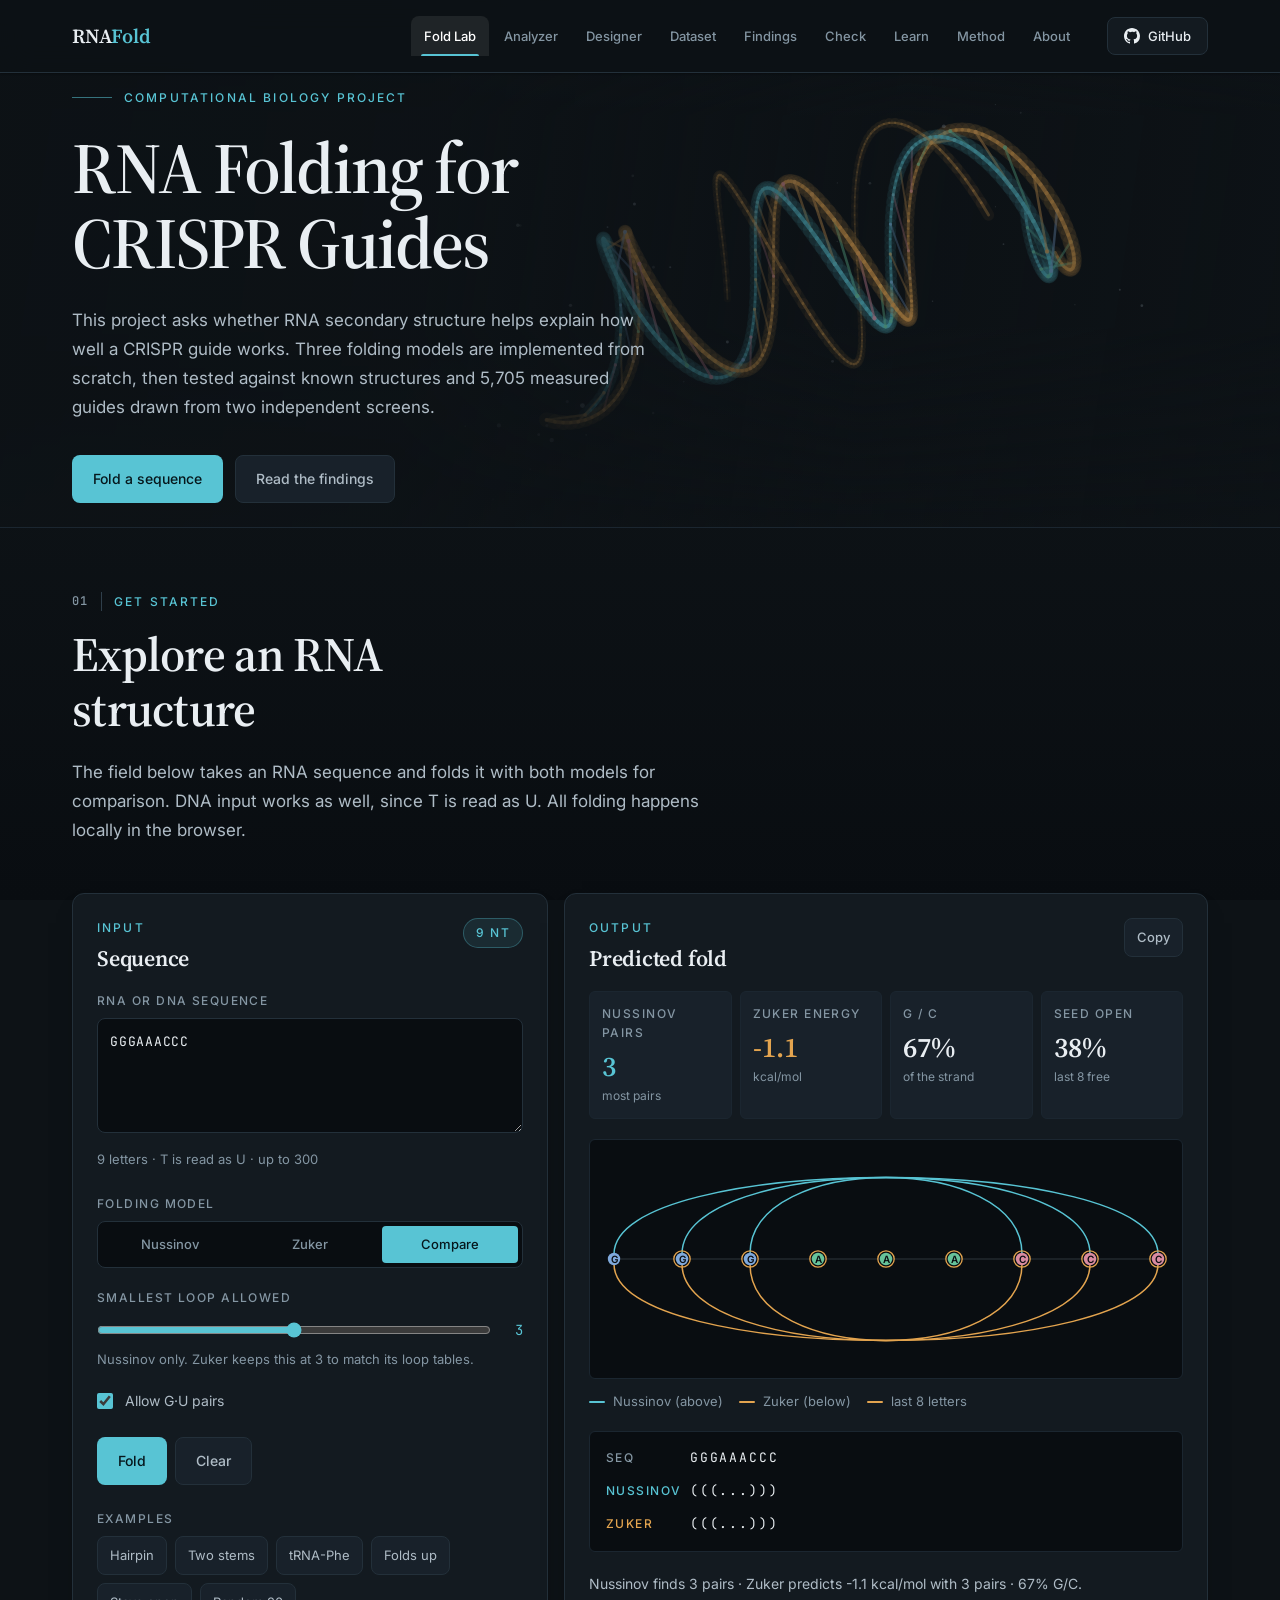
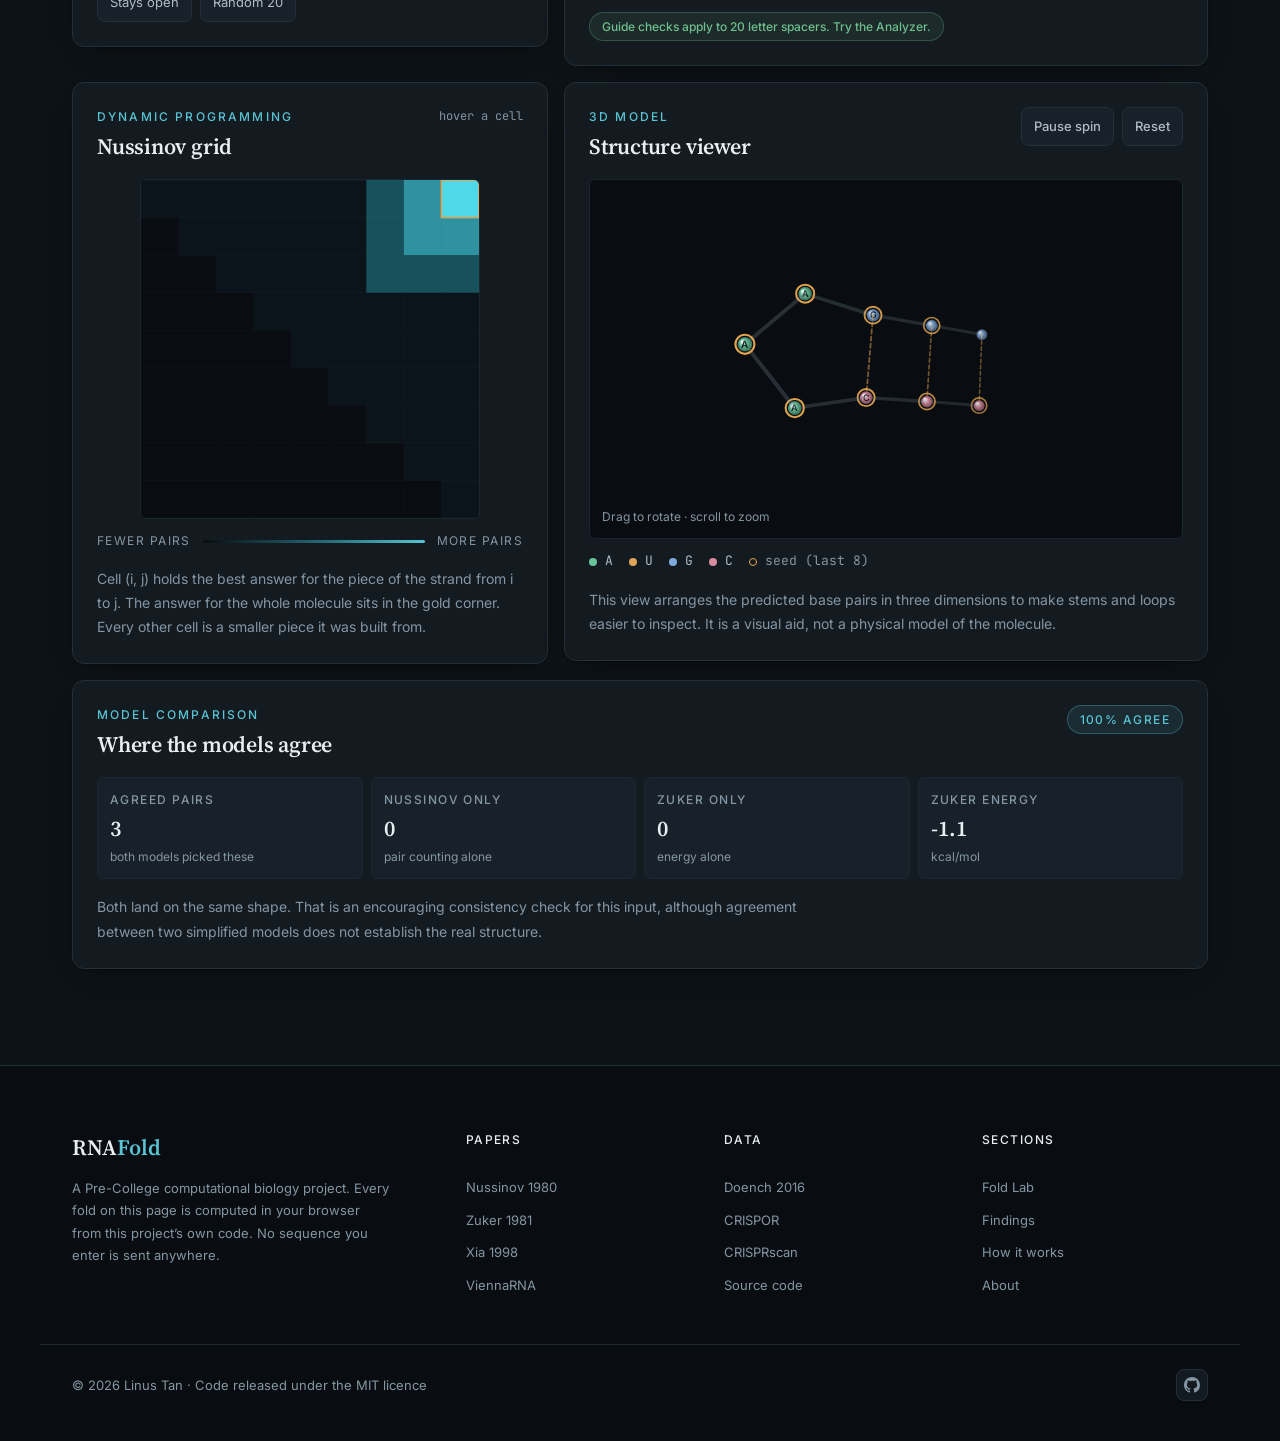
==== commit 67405c1d: "Restructure repo, switch the site to tabs, add the manuscript Repository layout - Remove the website" ====
--- a/docs/index.html
+++ b/docs/index.html
@@ -10,7 +10,7 @@
       content="Nussinov, Zuker and McCaskill folding implemented from scratch, run in the browser, and tested against 5,705 measured CRISPR guides from two independent screens."
     />
     <meta name="author" content="Linus Tan" />
-    <link rel="canonical" href="https://kwland.github.io/nussinov-zuker-crispr/" />
+    <link rel="canonical" href="https://kwland.github.io/rna-folding-crispr/" />
 
     <meta name="color-scheme" content="dark" />
     <meta name="theme-color" content="#0d1216" />
@@ -22,8 +22,8 @@
       property="og:description"
       content="Nussinov, Zuker and McCaskill folding implemented from scratch, run in the browser, and tested against 5,705 measured CRISPR guides from two independent screens."
     />
-    <meta property="og:url" content="https://kwland.github.io/nussinov-zuker-crispr/" />
-    <meta property="og:image" content="https://kwland.github.io/nussinov-zuker-crispr/og.png" />
+    <meta property="og:url" content="https://kwland.github.io/rna-folding-crispr/" />
+    <meta property="og:image" content="https://kwland.github.io/rna-folding-crispr/og.png" />
     <meta property="og:image:width" content="1200" />
     <meta property="og:image:height" content="630" />
     <meta property="og:image:alt" content="RNA Fold Lab: an arc diagram of a predicted RNA secondary structure." />
@@ -34,7 +34,7 @@
       name="twitter:description"
       content="Three folding models implemented from scratch, tested against 5,705 measured CRISPR guides."
     />
-    <meta name="twitter:image" content="https://kwland.github.io/nussinov-zuker-crispr/og.png" />
+    <meta name="twitter:image" content="https://kwland.github.io/rna-folding-crispr/og.png" />
 
     <link rel="icon" href="favicon.svg" type="image/svg+xml" />
     <link rel="apple-touch-icon" href="favicon.svg" />
@@ -74,7 +74,7 @@
           <a class="navlink" href="#method" data-nav="method" role="tab" id="tab-method" aria-controls="method" aria-selected="false">Method</a>
           <a class="navlink" href="#about" data-nav="about" role="tab" id="tab-about" aria-controls="about" aria-selected="false">About</a>
           </div>
-          <a class="nav-cta" href="https://github.com/kwland/nussinov-zuker-crispr" target="_blank" rel="noopener noreferrer">
+          <a class="nav-cta" href="https://github.com/kwland/rna-folding-crispr" target="_blank" rel="noopener noreferrer">
             <svg viewBox="0 0 16 16" aria-hidden="true"><path d="M8 0C3.58 0 0 3.58 0 8c0 3.54 2.29 6.53 5.47 7.59.4.07.55-.17.55-.38 0-.19-.01-.82-.01-1.49-2.01.37-2.53-.49-2.69-.94-.09-.23-.48-.94-.82-1.13-.28-.15-.68-.52-.01-.53.63-.01 1.08.58 1.23.82.72 1.21 1.87.87 2.33.66.07-.52.28-.87.51-1.07-1.78-.2-3.64-.89-3.64-3.95 0-.87.31-1.59.82-2.15-.08-.2-.36-1.02.08-2.12 0 0 .67-.21 2.2.82a7.4 7.4 0 0 1 2-.27c.68 0 1.36.09 2 .27 1.53-1.04 2.2-.82 2.2-.82.44 1.1.16 1.92.08 2.12.51.56.82 1.27.82 2.15 0 3.07-1.87 3.75-3.65 3.95.29.25.54.73.54 1.48 0 1.07-.01 1.93-.01 2.2 0 .21.15.46.55.38A8.01 8.01 0 0 0 16 8c0-4.42-3.58-8-8-8Z"/></svg>
             <span>GitHub</span>
           </a>
@@ -1250,7 +1250,7 @@
           <a href="https://www.nature.com/articles/nbt.3437" target="_blank" rel="noopener noreferrer">Doench 2016</a>
           <a href="https://genomebiology.biomedcentral.com/articles/10.1186/s13059-016-1012-2" target="_blank" rel="noopener noreferrer">CRISPOR</a>
           <a href="https://www.nature.com/articles/nmeth.3543" target="_blank" rel="noopener noreferrer">CRISPRscan</a>
-          <a href="https://github.com/kwland/nussinov-zuker-crispr" target="_blank" rel="noopener noreferrer">Source code</a>
+          <a href="https://github.com/kwland/rna-folding-crispr" target="_blank" rel="noopener noreferrer">Source code</a>
         </div>
         <div class="footer-col">
           <p class="footer-head">Sections</p>
@@ -1264,7 +1264,7 @@
       <div class="shell footer-base">
         <span>&copy; 2026 Linus Tan &middot; Code released under the MIT licence</span>
         <div class="footer-social">
-          <a href="https://github.com/kwland/nussinov-zuker-crispr" target="_blank" rel="noopener noreferrer" aria-label="Project source on GitHub">
+          <a href="https://github.com/kwland/rna-folding-crispr" target="_blank" rel="noopener noreferrer" aria-label="Project source on GitHub">
             <svg viewBox="0 0 16 16" aria-hidden="true"><path d="M8 0C3.58 0 0 3.58 0 8c0 3.54 2.29 6.53 5.47 7.59.4.07.55-.17.55-.38 0-.19-.01-.82-.01-1.49-2.01.37-2.53-.49-2.69-.94-.09-.23-.48-.94-.82-1.13-.28-.15-.68-.52-.01-.53.63-.01 1.08.58 1.23.82.72 1.21 1.87.87 2.33.66.07-.52.28-.87.51-1.07-1.78-.2-3.64-.89-3.64-3.95 0-.87.31-1.59.82-2.15-.08-.2-.36-1.02.08-2.12 0 0 .67-.21 2.2.82a7.4 7.4 0 0 1 2-.27c.68 0 1.36.09 2 .27 1.53-1.04 2.2-.82 2.2-.82.44 1.1.16 1.92.08 2.12.51.56.82 1.27.82 2.15 0 3.07-1.87 3.75-3.65 3.95.29.25.54.73.54 1.48 0 1.07-.01 1.93-.01 2.2 0 .21.15.46.55.38A8.01 8.01 0 0 0 16 8c0-4.42-3.58-8-8-8Z"/></svg>
           </a>
         </div>
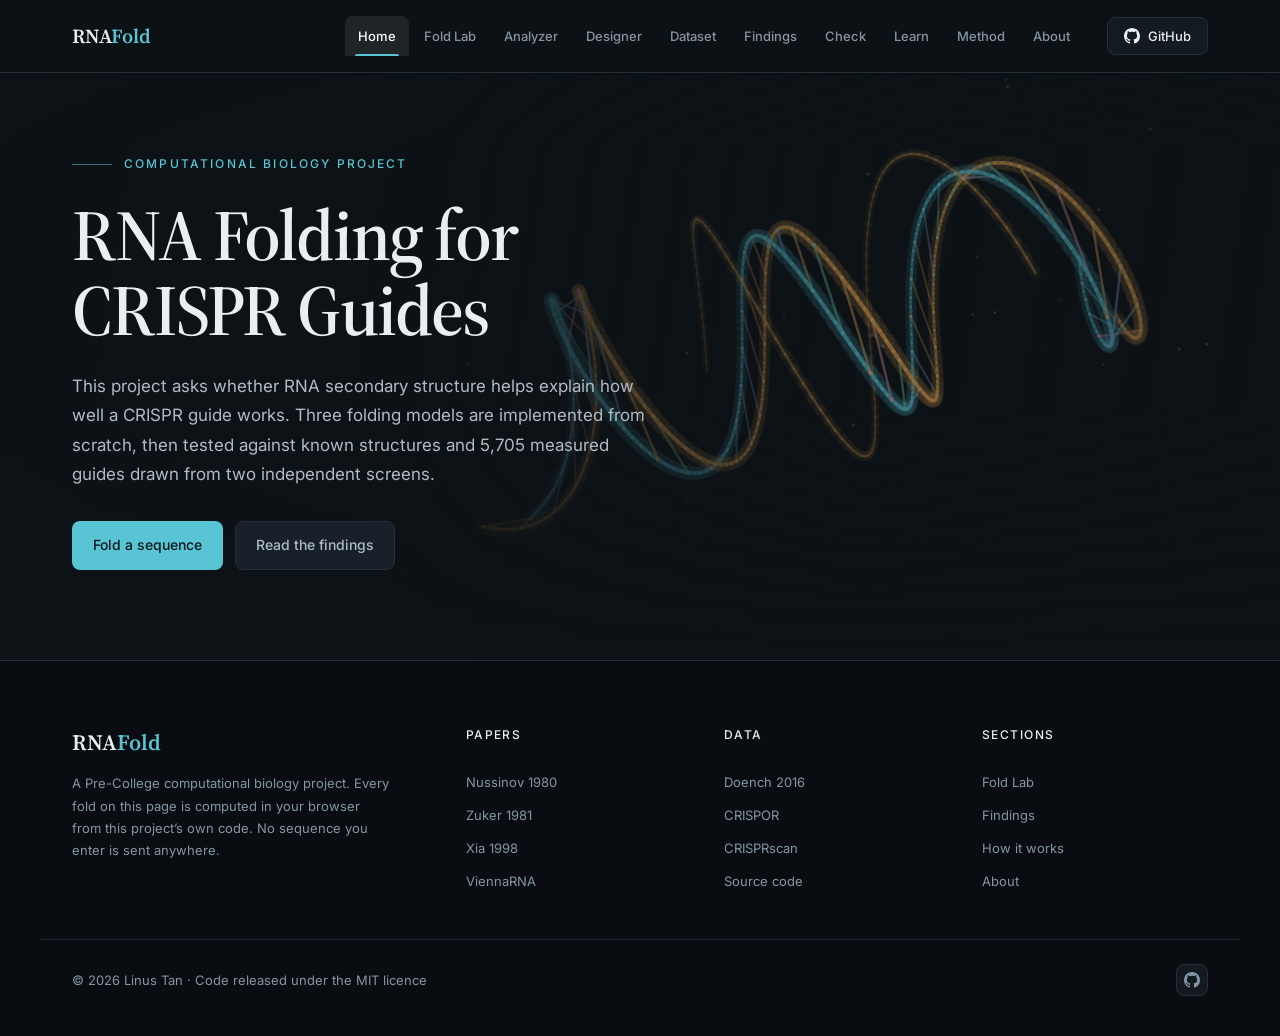
==== commit cdd32542: "Give the hero its own Home tab The hero sat between the header and main, so its heading and blurb ap" ====
--- a/docs/index.html
+++ b/docs/index.html
@@ -45,7 +45,7 @@
       href="https://fonts.googleapis.com/css2?family=Inter:wght@400;500;600&family=JetBrains+Mono:wght@400;500;700&family=Source+Serif+4:opsz,wght@8..60,400;8..60,600&display=swap"
       rel="stylesheet"
     />
-    <link rel="stylesheet" href="styles.css?v=3677de2f" />
+    <link rel="stylesheet" href="styles.css?v=15b220cb" />
   </head>
   <body>
     <a class="skip-link" href="#lab">Skip to the Fold Lab</a>
@@ -54,7 +54,7 @@
 
     <header class="masthead">
       <div class="shell masthead-inner">
-        <a class="brand" href="#top">
+        <a class="brand" href="#home">
           <span class="brand-text">RNA<em>Fold</em></span>
         </a>
 
@@ -64,7 +64,8 @@
         </button>
 
         <nav class="mainnav" id="mainnav" aria-label="Sections"><div class="tabstrip" role="tablist" aria-label="Sections">
-          <a class="navlink" href="#lab" data-nav="lab" role="tab" id="tab-lab" aria-controls="lab" aria-selected="true">Fold Lab</a>
+          <a class="navlink" href="#home" data-nav="home" role="tab" id="tab-home" aria-controls="home" aria-selected="true">Home</a>
+          <a class="navlink" href="#lab" data-nav="lab" role="tab" id="tab-lab" aria-controls="lab" aria-selected="false">Fold Lab</a>
           <a class="navlink" href="#analyzer" data-nav="analyzer" role="tab" id="tab-analyzer" aria-controls="analyzer" aria-selected="false">Analyzer</a>
           <a class="navlink" href="#designer" data-nav="designer" role="tab" id="tab-designer" aria-controls="designer" aria-selected="false">Designer</a>
           <a class="navlink" href="#dataset" data-nav="dataset" role="tab" id="tab-dataset" aria-controls="dataset" aria-selected="false">Dataset</a>
@@ -101,30 +102,30 @@
     </nav>
 
     <!-- ================================================== HERO -->
-    <section class="hero" id="top">
-      <canvas id="heroCanvas" aria-hidden="true"></canvas>
-      <div class="hero-veil" aria-hidden="true"></div>
-
-      <div class="shell hero-content">
-        <p class="eyebrow"><span class="eyebrow-dash" aria-hidden="true"></span>Computational biology project</p>
-        <h1 class="hero-title">RNA Folding for CRISPR Guides</h1>
-        <p class="hero-sub">
-          This project asks whether RNA secondary structure helps explain how well a CRISPR guide works.
-          Three folding models are implemented from scratch, then tested against known structures and
-          5,705 measured guides drawn from two independent screens.
-        </p>
-
-        <div class="hero-actions">
-          <a class="btn btn-solid" href="#lab">Fold a sequence</a>
-          <a class="btn btn-ghost" href="#findings">Read the findings</a>
-        </div>
-
-      </div>
-    </section>
-
     <main>
+      <section class="chapter hero is-active" id="home" role="tabpanel" aria-labelledby="tab-home">
+        <canvas id="heroCanvas" aria-hidden="true"></canvas>
+        <div class="hero-veil" aria-hidden="true"></div>
+
+        <div class="shell hero-content">
+          <p class="eyebrow"><span class="eyebrow-dash" aria-hidden="true"></span>Computational biology project</p>
+          <h1 class="hero-title">RNA Folding for CRISPR Guides</h1>
+          <p class="hero-sub">
+            This project asks whether RNA secondary structure helps explain how well a CRISPR guide works.
+            Three folding models are implemented from scratch, then tested against known structures and
+            5,705 measured guides drawn from two independent screens.
+          </p>
+
+          <div class="hero-actions">
+            <a class="btn btn-solid" href="#lab">Fold a sequence</a>
+            <a class="btn btn-ghost" href="#findings">Read the findings</a>
+          </div>
+
+        </div>
+        </section>
+
       <!-- ================================================== 01 FOLD LAB -->
-      <section class="chapter is-active" id="lab" role="tabpanel" aria-labelledby="tab-lab">
+      <section class="chapter" id="lab" role="tabpanel" aria-labelledby="tab-lab" hidden>
         <div class="shell">
           <div class="chapter-head">
 <div class="chapter-intro">
@@ -1278,7 +1279,7 @@
     <!-- app.js defines window.FoldUI, which chapters.js captures at parse time,
          so app.js must come first. app.js then calls Chapters.init() on
          DOMContentLoaded, by which point both have loaded. -->
-    <script src="js/app.js?v=763b52de"></script>
+    <script src="js/app.js?v=a2d611c9"></script>
     <script src="js/chapters.js?v=7249c54c"></script>
   </body>
 </html>
--- a/docs/styles.css
+++ b/docs/styles.css
@@ -237,8 +237,32 @@
   padding-block: var(--sp-16) var(--sp-24);
   scroll-margin-top: var(--header-h);
 }
+
+/* Panels now sit directly beneath the fixed header, so they need to clear
+   it themselves. The hero is exempt because its own content block already
+   offsets by the header height. */
+.chapter:not(.hero) {
+  padding-top: calc(var(--header-h) + var(--sp-10));
+}
 .chapter.is-active {
   display: block;
+}
+
+/* The hero is its own tab and lays out with flex, so it overrides the
+   block display every other panel uses. Full height, because nothing
+   else shares the view with it any more. */
+.chapter.hero {
+  padding-block: 0;
+}
+.chapter.hero.is-active {
+  display: flex;
+}
+
+/* Hiding a panel has to beat any display set by its own component rule.
+   .chapter is a single class, so a later single-class rule such as .hero
+   would otherwise win and the panel would keep its box on every tab. */
+.chapter[hidden] {
+  display: none;
 }
 
 .chapter + .chapter {
@@ -599,12 +623,11 @@
 
 .hero {
   position: relative;
-  min-height: min(46svh, 380px);
+  min-height: min(76svh, 660px);
   display: flex;
   align-items: center;
   overflow: hidden;
   isolation: isolate;
-  border-bottom: 1px solid var(--border-soft);
 }
 
 #heroCanvas {
